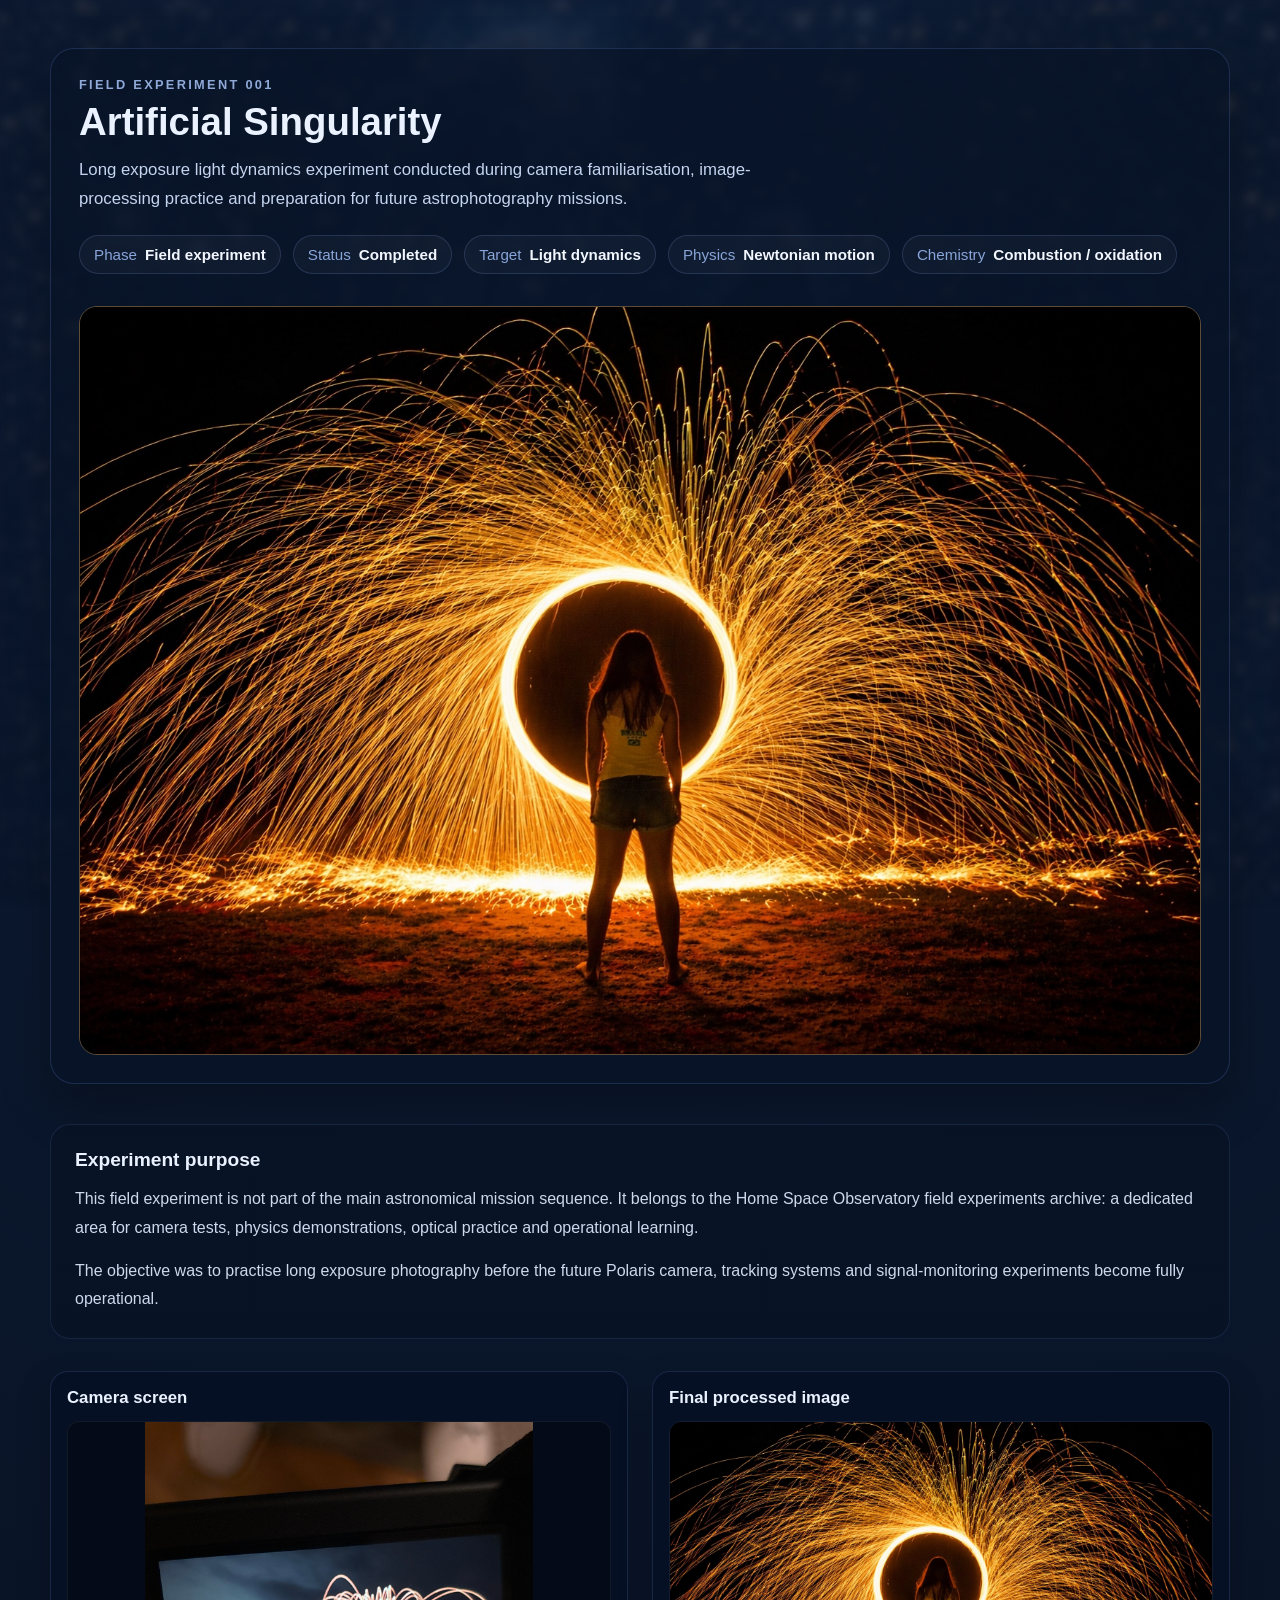
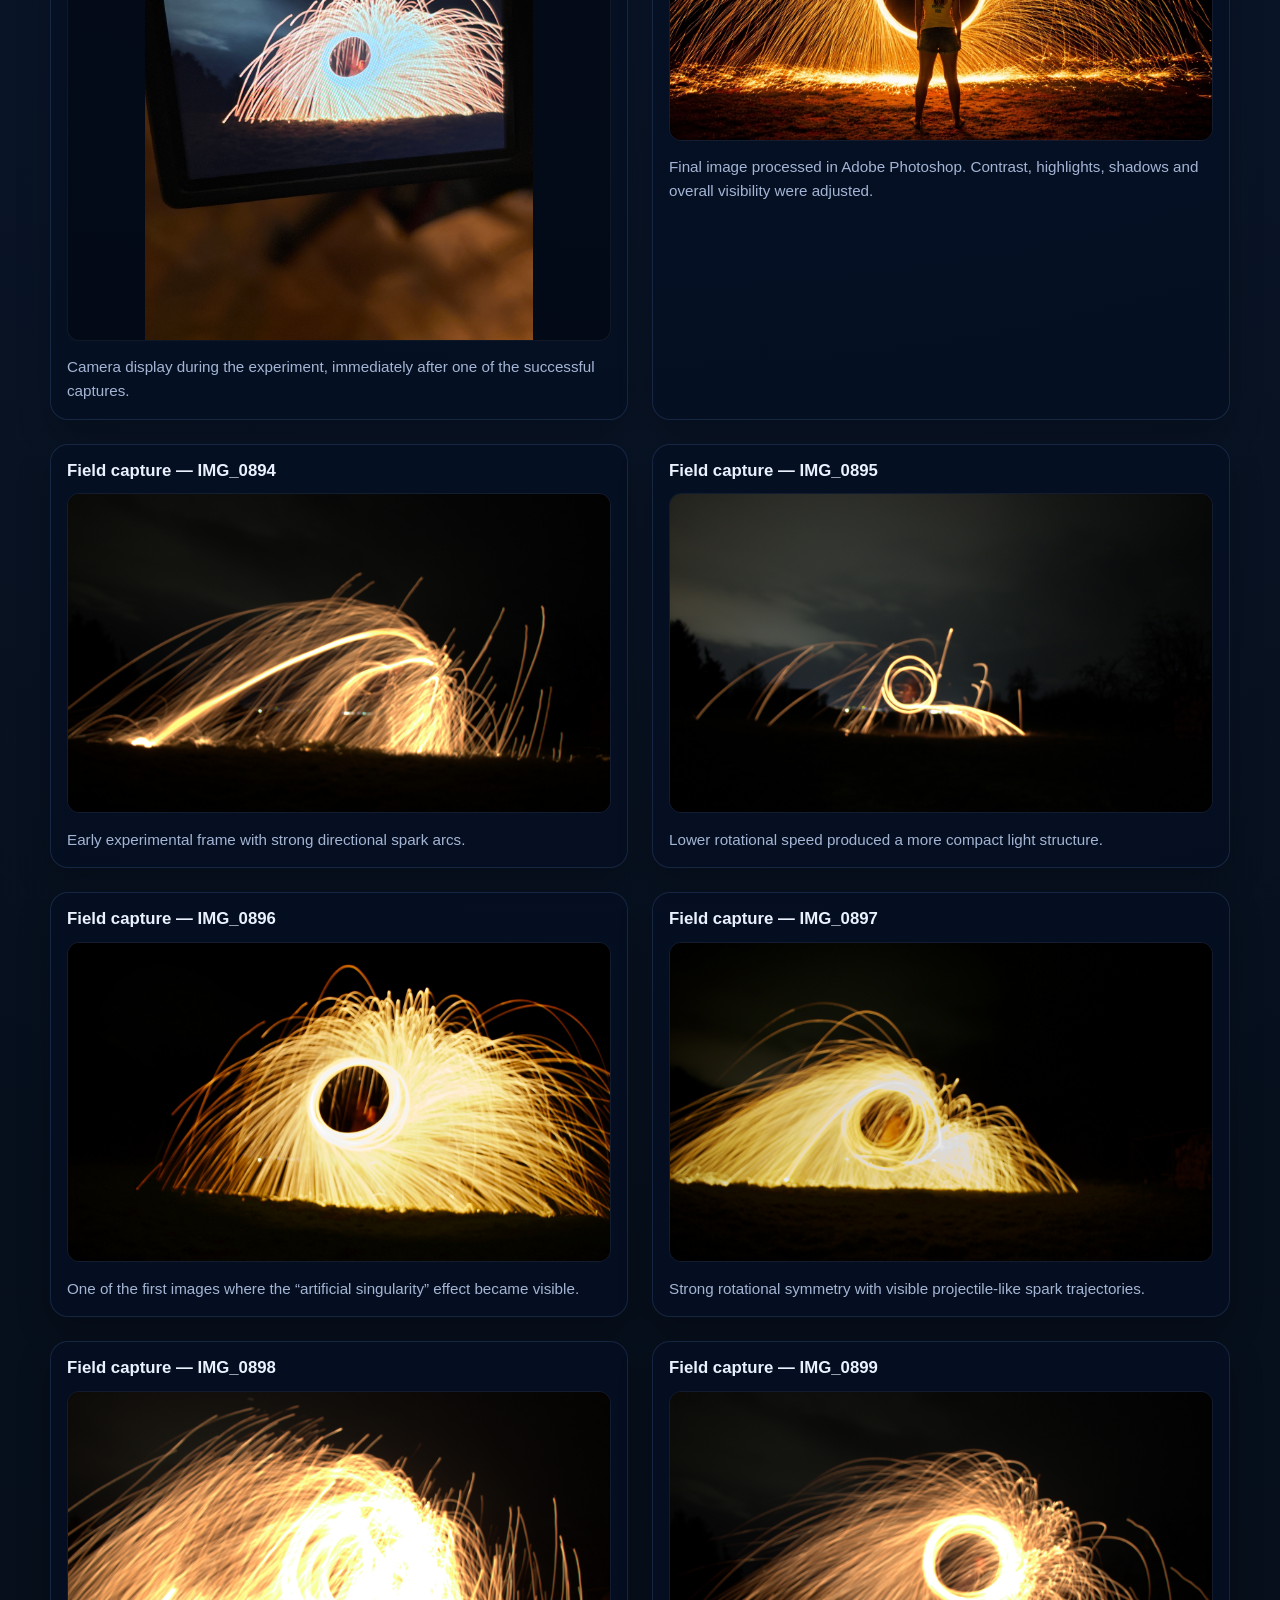
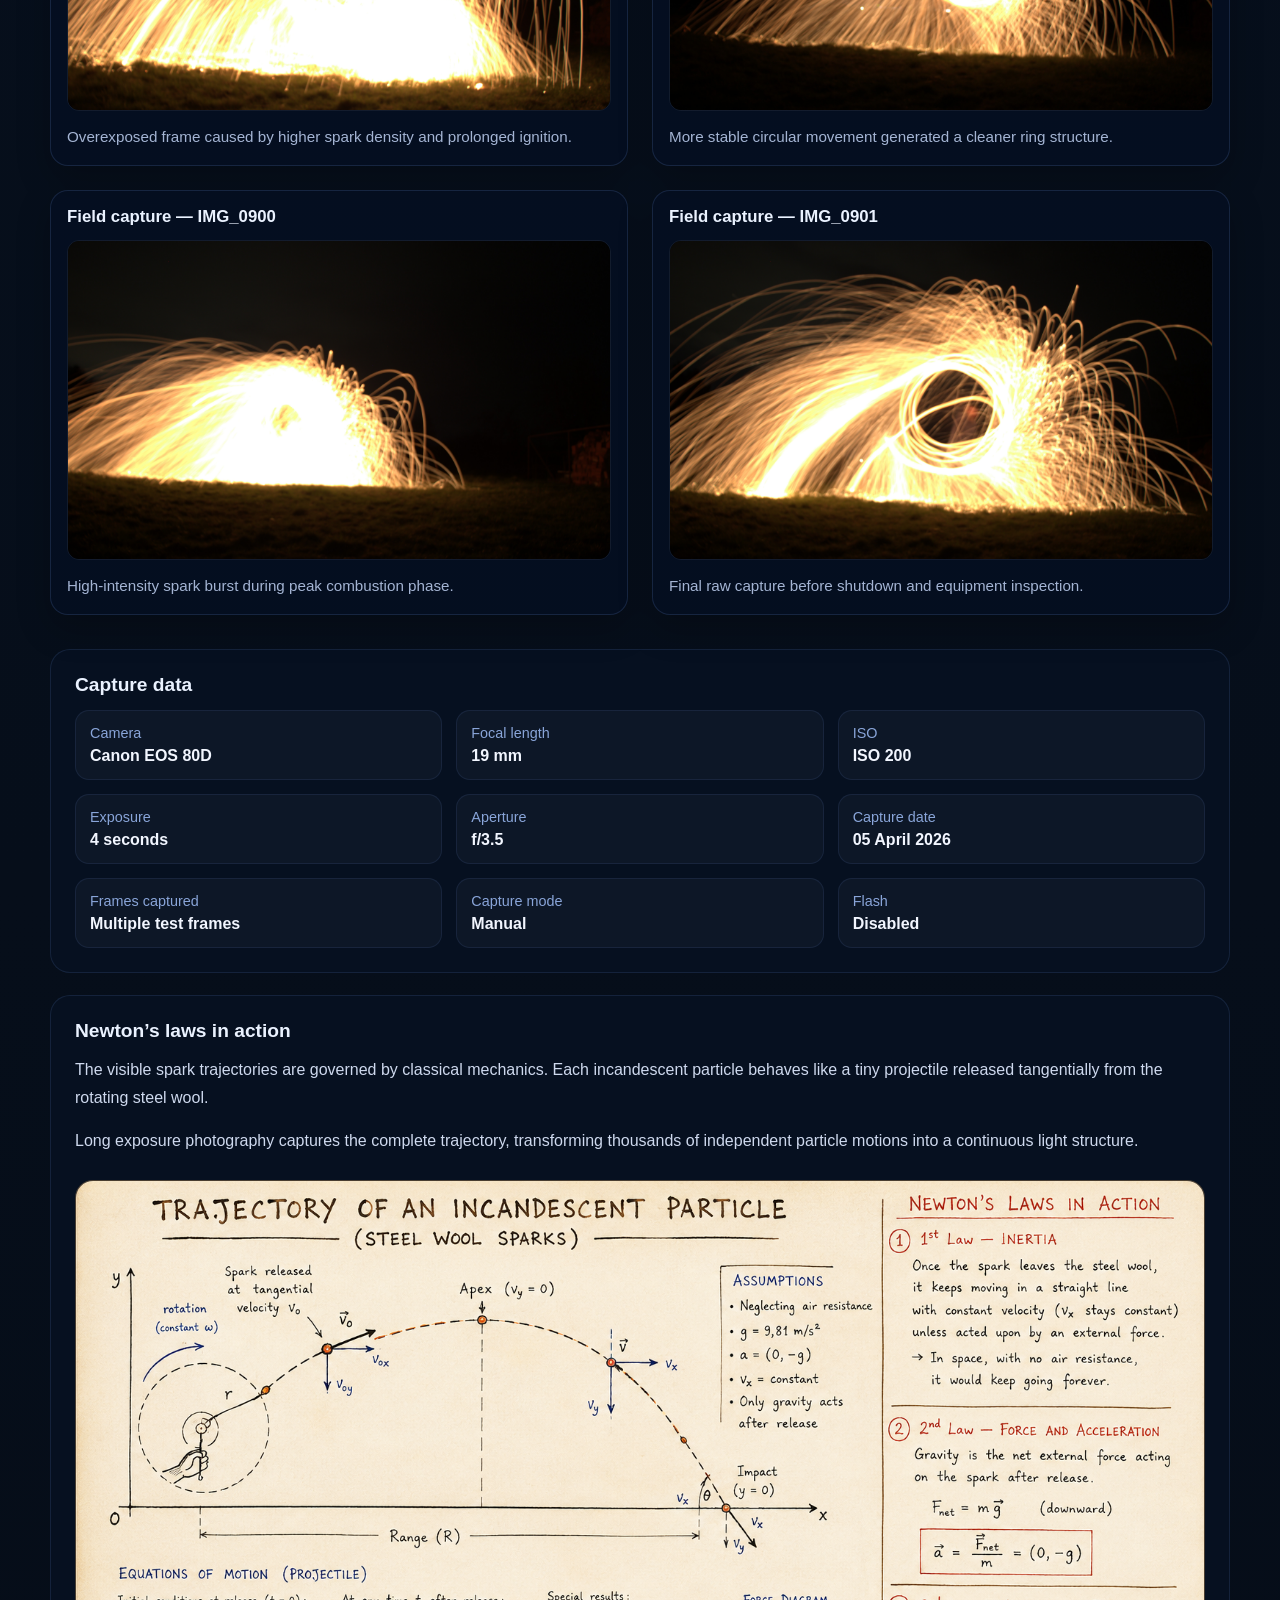
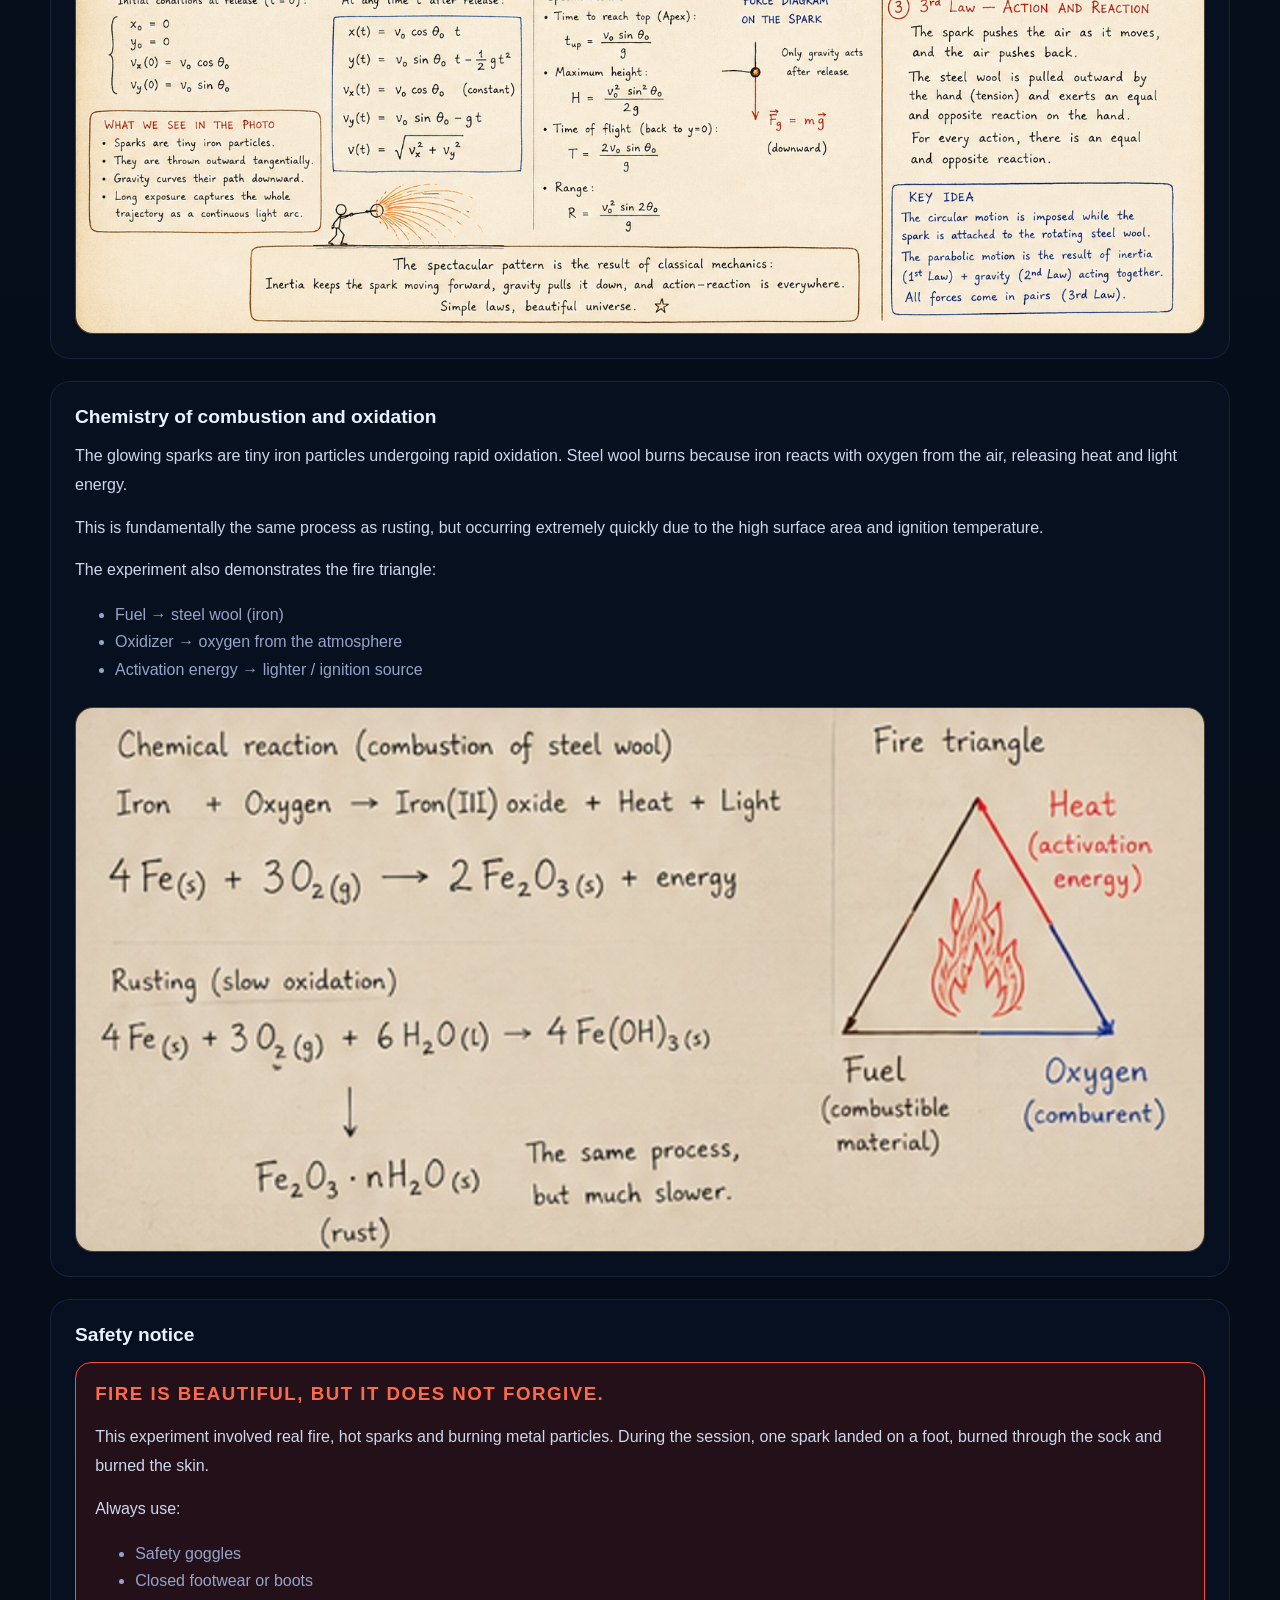
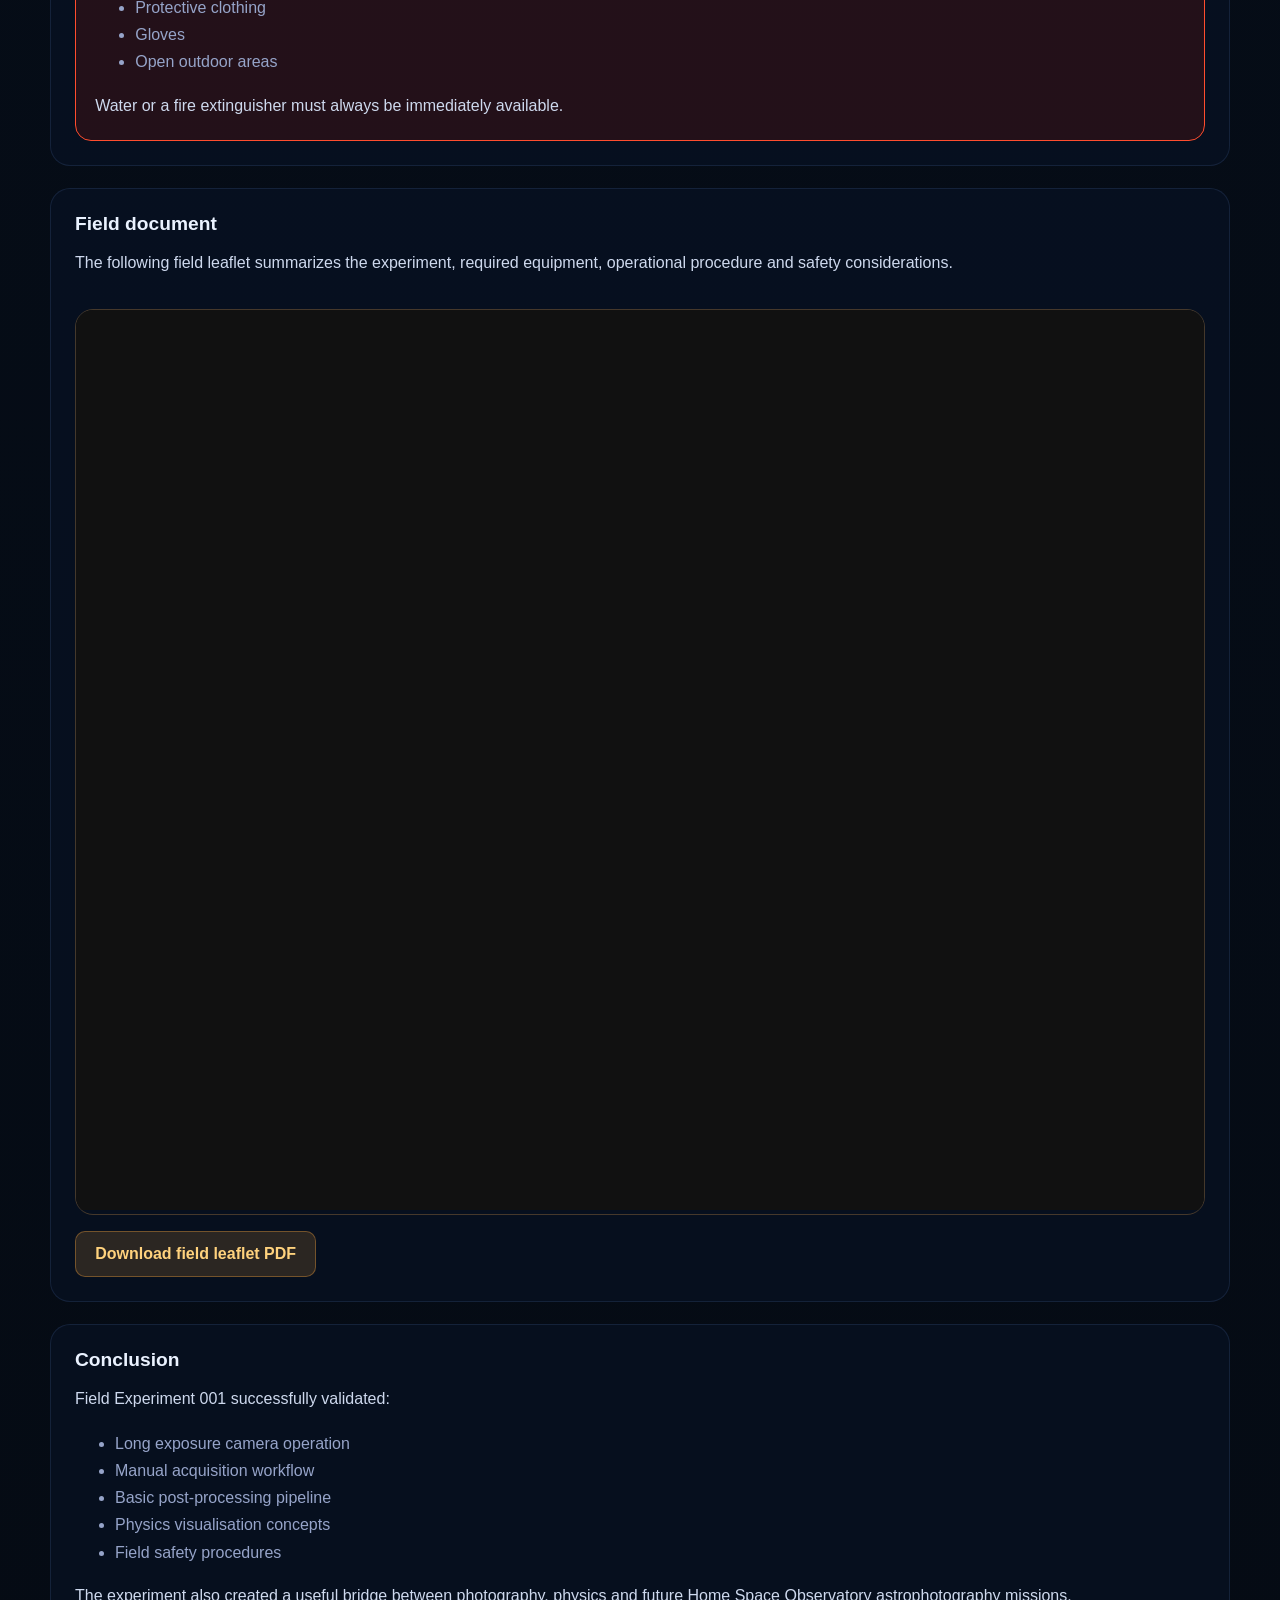
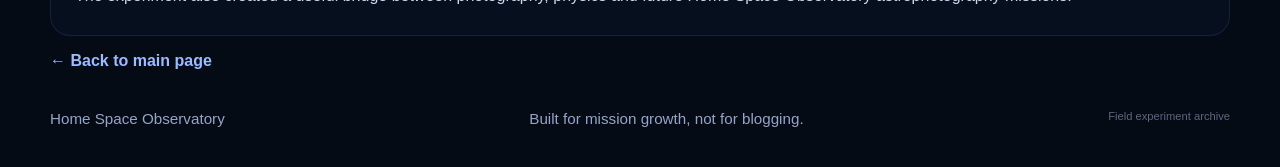
==== field-experiments/field-exp001-artificial-singularity/index.html @ be7ea063 "Add field experiment 001 artificial singularity" ====
<!DOCTYPE html>
<html lang="en">
<head>
  <meta charset="UTF-8" />
  <meta name="viewport" content="width=device-width, initial-scale=1.0" />

  <title>FIELD EXPERIMENT 001 — ARTIFICIAL SINGULARITY</title>

  <link rel="stylesheet" href="../../assets/css/style.css">
  <link rel="stylesheet" href="../../assets/css/mission-001.css">

  <style>

    /* =========================================================
       CUSTOM FIELD EXPERIMENT STYLES
       ========================================================= */

    .warning-box {
      border: 1px solid #ff4d2e;
      background: rgba(120, 20, 10, 0.25);
      padding: 1.2rem;
      border-radius: 16px;
      margin-top: 1rem;
    }

    .warning-box h3 {
      color: #ff6b4a;
      margin-top: 0;
      text-transform: uppercase;
      letter-spacing: 0.08em;
    }

    .hero-image {
      margin-top: 2rem;
      border-radius: 18px;
      overflow: hidden;
      border: 1px solid rgba(255, 180, 80, 0.35);
    }

    .hero-image img {
      width: 100%;
      display: block;
    }

    /* =========================================================
       IMAGE GALLERY — 2 COLUMNS
       ========================================================= */

    .mission-gallery {
      display: grid;
      grid-template-columns: repeat(2, 1fr);
      gap: 1.5rem;
      margin-top: 2rem;
    }

    .image-card {
      background: rgba(5, 15, 35, 0.7);
      border: 1px solid rgba(120, 170, 255, 0.15);
      border-radius: 18px;
      padding: 1rem;
    }

    .image-card h2 {
      margin-top: 0;
      margin-bottom: 0.8rem;
      font-size: 1.05rem;
    }

    .image-card img {
      width: 100%;
      height: 320px;
      object-fit: cover;
      object-position: center;
      border-radius: 12px;
      display: block;
    }

    /* =========================================================
       CAMERA SCREEN SPECIAL IMAGE
       ========================================================= */

    .camera-screen-img {
      height: auto !important;
      max-height: 520px;
      object-fit: contain !important;
      background: rgba(0,0,0,0.3);
    }

    .caption {
      margin-top: 0.9rem;
      line-height: 1.55;
      opacity: 0.92;
    }

    /* =========================================================
       TECHNICAL / SCIENCE IMAGES
       ========================================================= */

    .technical-image {
      margin-top: 1.5rem;
      border-radius: 18px;
      overflow: hidden;
      border: 1px solid rgba(255, 180, 80, 0.25);
      background: rgba(255,255,255,0.03);
    }

    .technical-image img {
      width: 100%;
      display: block;
    }

    /* =========================================================
       PDF CONTAINER
       ========================================================= */

    .pdf-container {
      margin-top: 2rem;
      border-radius: 18px;
      overflow: hidden;
      border: 1px solid rgba(255, 180, 80, 0.25);
    }

    .pdf-container iframe {
      width: 100%;
      height: 900px;
      border: none;
      background: #111;
    }

    .download-link {
      display: inline-block;
      margin-top: 1rem;
      padding: 0.8rem 1.2rem;
      border-radius: 10px;
      background: rgba(255, 170, 60, 0.15);
      border: 1px solid rgba(255, 170, 60, 0.35);
      text-decoration: none;
      color: #ffd27d;
      font-weight: 600;
    }

    .download-link:hover {
      background: rgba(255, 170, 60, 0.25);
    }

    /* =========================================================
       MOBILE
       ========================================================= */

    @media (max-width: 800px) {

      .mission-gallery {
        grid-template-columns: 1fr;
      }

    }

  </style>
</head>

<body>

  <main class="mission-page">

    <!-- =====================================================
         HERO
         ===================================================== -->

    <section class="mission-hero">

      <p class="mission-kicker">
        FIELD EXPERIMENT 001
      </p>

      <h1>
        Artificial Singularity
      </h1>

      <p class="mission-summary">
        Long exposure light dynamics experiment conducted during camera familiarisation,
        image-processing practice and preparation for future astrophotography missions.
      </p>

      <div class="mission-meta">

        <div class="meta-pill">
          <span class="label">Phase</span>
          <span class="value">Field experiment</span>
        </div>

        <div class="meta-pill">
          <span class="label">Status</span>
          <span class="value">Completed</span>
        </div>

        <div class="meta-pill">
          <span class="label">Target</span>
          <span class="value">Light dynamics</span>
        </div>

        <div class="meta-pill">
          <span class="label">Physics</span>
          <span class="value">Newtonian motion</span>
        </div>

        <div class="meta-pill">
          <span class="label">Chemistry</span>
          <span class="value">Combustion / oxidation</span>
        </div>

      </div>

      <div class="hero-image">

        <img
          src="img/field-exp001_processed_low_res.jpeg"
          alt="Artificial singularity final processed image"
        >

      </div>

    </section>

    <!-- =====================================================
         PURPOSE
         ===================================================== -->

    <section class="mission-section">

      <h2>Experiment purpose</h2>

      <p>
        This field experiment is not part of the main astronomical mission sequence.
        It belongs to the Home Space Observatory field experiments archive:
        a dedicated area for camera tests, physics demonstrations,
        optical practice and operational learning.
      </p>

      <p>
        The objective was to practise long exposure photography before the future Polaris camera,
        tracking systems and signal-monitoring experiments become fully operational.
      </p>

    </section>

    <!-- =====================================================
         IMAGE GALLERY
         ===================================================== -->

    <section class="mission-gallery">

      <!-- CAMERA SCREEN -->

      <article class="image-card">

        <h2>Camera screen</h2>

        <img
          class="camera-screen-img"
          src="img/field-exp001_camera_settings_low_res.jpeg"
          alt="Camera screen during experiment"
        >

        <p class="caption">
          Camera display during the experiment,
          immediately after one of the successful captures.
        </p>

      </article>

      <!-- FINAL IMAGE -->

      <article class="image-card">

        <h2>Final processed image</h2>

        <img
          src="img/field-exp001_processed_low_res.jpeg"
          alt="Processed final image"
        >

        <p class="caption">
          Final image processed in Adobe Photoshop.
          Contrast, highlights, shadows and overall visibility were adjusted.
        </p>

      </article>

      <!-- =====================================================
           RAW CAPTURES
           ===================================================== -->

      <article class="image-card">

        <h2>Field capture — IMG_0894</h2>

        <img
          src="img/IMG_0894.jpg"
          alt="Long exposure field image"
        >

        <p class="caption">
          Early experimental frame with strong directional spark arcs.
        </p>

      </article>

      <article class="image-card">

        <h2>Field capture — IMG_0895</h2>

        <img
          src="img/IMG_0895.jpg"
          alt="Steel wool long exposure image"
        >

        <p class="caption">
          Lower rotational speed produced a more compact light structure.
        </p>

      </article>

      <article class="image-card">

        <h2>Field capture — IMG_0896</h2>

        <img
          src="img/IMG_0896.jpeg"
          alt="Artificial black hole effect"
        >

        <p class="caption">
          One of the first images where the “artificial singularity” effect became visible.
        </p>

      </article>

      <article class="image-card">

        <h2>Field capture — IMG_0897</h2>

        <img
          src="img/IMG_0897.jpg"
          alt="Long exposure light dynamics"
        >

        <p class="caption">
          Strong rotational symmetry with visible projectile-like spark trajectories.
        </p>

      </article>

      <article class="image-card">

        <h2>Field capture — IMG_0898</h2>

        <img
          src="img/IMG_0898.jpg"
          alt="Combustion experiment image"
        >

        <p class="caption">
          Overexposed frame caused by higher spark density and prolonged ignition.
        </p>

      </article>

      <article class="image-card">

        <h2>Field capture — IMG_0899</h2>

        <img
          src="img/IMG_0899.jpg"
          alt="Long exposure steel wool experiment"
        >

        <p class="caption">
          More stable circular movement generated a cleaner ring structure.
        </p>

      </article>

      <article class="image-card">

        <h2>Field capture — IMG_0900</h2>

        <img
          src="img/IMG_0900.jpg"
          alt="Experimental combustion frame"
        >

        <p class="caption">
          High-intensity spark burst during peak combustion phase.
        </p>

      </article>

      <article class="image-card">

        <h2>Field capture — IMG_0901</h2>

        <img
          src="img/IMG_0901.jpg"
          alt="Long exposure trajectory image"
        >

        <p class="caption">
          Final raw capture before shutdown and equipment inspection.
        </p>

      </article>

    </section>

    <!-- =====================================================
         CAPTURE DATA
         ===================================================== -->

    <section class="mission-section">

      <h2>Capture data</h2>

      <dl class="data-grid">

        <div class="data-item">
          <dt>Camera</dt>
          <dd>Canon EOS 80D</dd>
        </div>

        <div class="data-item">
          <dt>Focal length</dt>
          <dd>19 mm</dd>
        </div>

        <div class="data-item">
          <dt>ISO</dt>
          <dd>ISO 200</dd>
        </div>

        <div class="data-item">
          <dt>Exposure</dt>
          <dd>4 seconds</dd>
        </div>

        <div class="data-item">
          <dt>Aperture</dt>
          <dd>f/3.5</dd>
        </div>

        <div class="data-item">
          <dt>Capture date</dt>
          <dd>05 April 2026</dd>
        </div>

        <div class="data-item">
          <dt>Frames captured</dt>
          <dd>Multiple test frames</dd>
        </div>

        <div class="data-item">
          <dt>Capture mode</dt>
          <dd>Manual</dd>
        </div>

        <div class="data-item">
          <dt>Flash</dt>
          <dd>Disabled</dd>
        </div>

      </dl>

    </section>

    <!-- =====================================================
         PHYSICS
         ===================================================== -->

    <section class="mission-section">

      <h2>Newton’s laws in action</h2>

      <p>
        The visible spark trajectories are governed by classical mechanics.
        Each incandescent particle behaves like a tiny projectile released tangentially
        from the rotating steel wool.
      </p>

      <p>
        Long exposure photography captures the complete trajectory,
        transforming thousands of independent particle motions into a continuous light structure.
      </p>

      <div class="technical-image">

        <img
          src="img/newton.png"
          alt="Newtonian mechanics explanation"
        >

      </div>

    </section>

    <!-- =====================================================
         CHEMISTRY
         ===================================================== -->

    <section class="mission-section">

      <h2>Chemistry of combustion and oxidation</h2>

      <p>
        The glowing sparks are tiny iron particles undergoing rapid oxidation.
        Steel wool burns because iron reacts with oxygen from the air,
        releasing heat and light energy.
      </p>

      <p>
        This is fundamentally the same process as rusting,
        but occurring extremely quickly due to the high surface area and ignition temperature.
      </p>

      <p>
        The experiment also demonstrates the fire triangle:
      </p>

      <ul>
        <li>Fuel → steel wool (iron)</li>
        <li>Oxidizer → oxygen from the atmosphere</li>
        <li>Activation energy → lighter / ignition source</li>
      </ul>

      <div class="technical-image">

        <img
          src="img/chemistry_combustion_notes.png"
          alt="Combustion chemistry notes"
        >

      </div>

    </section>

    <!-- =====================================================
         SAFETY
         ===================================================== -->

    <section class="mission-section">

      <h2>Safety notice</h2>

      <div class="warning-box">

        <h3>Fire is beautiful, but it does not forgive.</h3>

        <p>
          This experiment involved real fire, hot sparks and burning metal particles.
          During the session, one spark landed on a foot,
          burned through the sock and burned the skin.
        </p>

        <p>
          Always use:
        </p>

        <ul>
          <li>Safety goggles</li>
          <li>Closed footwear or boots</li>
          <li>Protective clothing</li>
          <li>Gloves</li>
          <li>Open outdoor areas</li>
        </ul>

        <p>
          Water or a fire extinguisher must always be immediately available.
        </p>

      </div>

    </section>

    <!-- =====================================================
         PDF DOCUMENT
         ===================================================== -->

    <section class="mission-section">

      <h2>Field document</h2>

      <p>
        The following field leaflet summarizes the experiment,
        required equipment, operational procedure and safety considerations.
      </p>

      <div class="pdf-container">

        <iframe
          src="docs/Black hole in the garden - leaflet.pdf"
        ></iframe>

      </div>

      <a
        class="download-link"
        href="docs/Black hole in the garden - leaflet.pdf"
        target="_blank"
      >
        Download field leaflet PDF
      </a>

    </section>

    <!-- =====================================================
         CONCLUSION
         ===================================================== -->

    <section class="mission-section">

      <h2>Conclusion</h2>

      <p>
        Field Experiment 001 successfully validated:
      </p>

      <ul>
        <li>Long exposure camera operation</li>
        <li>Manual acquisition workflow</li>
        <li>Basic post-processing pipeline</li>
        <li>Physics visualisation concepts</li>
        <li>Field safety procedures</li>
      </ul>

      <p>
        The experiment also created a useful bridge between photography,
        physics and future Home Space Observatory astrophotography missions.
      </p>

    </section>

    <!-- =====================================================
         BACK LINK
         ===================================================== -->

    <a href="../../index.html" class="back-link">
      ← Back to main page
    </a>

  </main>

  <!-- =====================================================
       FOOTER
       ===================================================== -->

  <footer class="site-footer">

    <div>
      Home Space Observatory
    </div>

    <div>
      Built for mission growth, not for blogging.
    </div>

    <div class="credit">
      Field experiment archive
    </div>

  </footer>

</body>
</html>
---- assets/css/style.css ----
/* =========================================================
   initial page - Home Space Observatory
   file: style.css
   ---------------------------------------------------------*/




:root {
  --bg: #060913;
  --bg-soft: rgba(11, 18, 35, 0.72);
  --panel: rgba(14, 24, 45, 0.82);
  --line: rgba(115, 147, 255, 0.16);
  --line-strong: rgba(145, 171, 255, 0.34);
  --text: #ebf0ff;
  --muted: #96a4c9;
  --accent: #8ab4ff;
  --accent-2: #7ef0d1;
  --danger: #ffc36e;
  --shadow: 0 20px 50px rgba(0, 0, 0, 0.4);
}

* { box-sizing: border-box; }
html { scroll-behavior: smooth; }
/*
body {
  margin: 0;
  min-height: 100vh;
  background:
    radial-gradient(circle at top, rgba(50, 84, 176, 0.22), transparent 34%),
    linear-gradient(180deg, #060913 0%, #03050a 100%);
  color: var(--text);
  font-family: Inter, system-ui, sans-serif;
  position: relative;
  overflow-x: hidden;
}
*/

body {
  margin: 0;
  min-height: 100vh;
  background:
    /*linear-gradient(rgba(6, 9, 19, 0.90), rgba(3, 5, 10, 0.95)),*/
    /*linear-gradient(rgba(6, 9, 19, 0.82), rgba(3, 5, 10, 0.90)),*/
    linear-gradient(rgba(6, 9, 19, 0.50), rgba(3, 5, 10, 0.55)),
    radial-gradient(circle at top, rgba(50, 84, 176, 0.14), transparent 34%),
    /*radial-gradient(circle at top, rgba(50, 84, 176, 0.16), transparent 34%),*/
    url('../img/pillars.jpg');
  background-size: cover;
  background-position: center center;
  background-repeat: no-repeat;
  background-attachment: fixed;
  color: var(--text);
  font-family: Inter, system-ui, sans-serif;
  position: relative;
  overflow-x: hidden;
}

body::before {
  content: "";
  position: fixed;
  inset: 0;
  background: url('../img/pillars.jpg') center/cover no-repeat;
  filter: blur(4px);
  opacity: 0.10;
  z-index: 0;
  pointer-events: none;
}

.stars,
.grid {
  position: fixed;
  inset: 0;
  pointer-events: none;
}

.stars {
  background-image:
    radial-gradient(2px 2px at 20% 30%, rgba(255,255,255,.7), transparent),
    radial-gradient(1px 1px at 70% 12%, rgba(255,255,255,.6), transparent),
    radial-gradient(1.5px 1.5px at 88% 44%, rgba(255,255,255,.5), transparent),
    radial-gradient(1px 1px at 32% 77%, rgba(255,255,255,.65), transparent),
    radial-gradient(2px 2px at 58% 63%, rgba(255,255,255,.4), transparent);
  opacity: .45;
}

.grid {
  background-image:
    linear-gradient(rgba(138,180,255,.05) 1px, transparent 1px),
    linear-gradient(90deg, rgba(138,180,255,.05) 1px, transparent 1px);
  background-size: 44px 44px;
  mask-image: linear-gradient(to bottom, rgba(255,255,255,.3), transparent 80%);
}

.site-header,
main,
.site-footer {
  width: min(1180px, calc(100% - 32px));
  margin-inline: auto;
  position: relative;
  z-index: 1;
}

.site-header {
  display: flex;
  justify-content: space-between;
  align-items: center;
  padding: 22px 0;
  gap: 20px;
}

.brand-kicker,
.section-tag,
.eyebrow,
.chip,
.status-label,
.mission-number,
.metric-title {
  text-transform: uppercase;
  letter-spacing: .18em;
  font-size: .72rem;
}

.brand { font-family: Orbitron, Inter, sans-serif; font-weight: 800; letter-spacing: .12em; }
.top-nav { display: flex; flex-wrap: wrap; gap: 16px; }
.top-nav a {
  color: var(--muted);
  text-decoration: none;
}
.top-nav a:hover { color: var(--text); }

main { padding-bottom: 48px; }
.panel {
  background: var(--panel);
  border: 1px solid var(--line);
  border-radius: 24px;
  padding: 28px;
  box-shadow: var(--shadow);
  backdrop-filter: blur(12px);
  margin-bottom: 22px;
}

.hero {
  display: grid;
  grid-template-columns: 1.4fr .9fr;
  gap: 28px;
  min-height: 420px;
}
.hero h1 {
  font-family: Orbitron, Inter, sans-serif;
  font-size: clamp(2rem, 4vw, 4.2rem);
  line-height: 1.04;
  margin: 12px 0 18px;
}
.hero p, .panel p, li { color: var(--muted); line-height: 1.7; }
.hero-copy { display: flex; flex-direction: column; justify-content: center; }
.hero-actions { display: flex; flex-wrap: wrap; gap: 12px; margin-top: 18px; }

.hero-side {
  display: grid;
  gap: 14px;
  align-content: center;
}
.status-card {
  border: 1px solid var(--line);
  border-radius: 18px;
  padding: 18px;
  background: rgba(6, 10, 22, 0.45);
}
.status-card.accent {
  border-color: rgba(126, 240, 209, 0.25);
  box-shadow: inset 0 0 0 1px rgba(126, 240, 209, 0.06);
}
.status-value {
  font-family: Orbitron, Inter, sans-serif;
  font-size: clamp(1.2rem, 2vw, 1.9rem);
  margin: 8px 0;
}
.status-sub { color: var(--muted); font-size: .95rem; }

.split {
  display: grid;
  grid-template-columns: 1.2fr .8fr;
  gap: 22px;
  align-items: stretch;
}
.callout {
  border: 1px solid var(--line);
  border-radius: 20px;
  padding: 22px;
  background: rgba(8, 14, 27, 0.7);
}
.callout.glow {
  box-shadow: inset 0 0 40px rgba(138,180,255,.05), 0 0 30px rgba(138,180,255,.04);
}
.callout-title {
  font-family: Orbitron, Inter, sans-serif;
  margin-bottom: 12px;
  font-size: 1.05rem;
}
.callout ul { margin: 0; padding-left: 18px; }

.section-head {
  display: flex;
  justify-content: space-between;
  align-items: center;
  gap: 12px;
}
.chip {
  padding: 8px 12px;
  border-radius: 999px;
  border: 1px solid var(--line-strong);
  color: var(--muted);
}

.status-grid,
.mission-grid {
  display: grid;
  grid-template-columns: repeat(2, minmax(0, 1fr));
  gap: 18px;
  margin-top: 18px;
}
.metric-card,
.mission-card {
  border: 1px solid var(--line);
  border-radius: 20px;
  padding: 22px;
  background: rgba(7, 12, 24, 0.72);
}
.metric-value {
  font-family: Orbitron, Inter, sans-serif;
  font-size: 1.05rem;
  margin: 8px 0 10px;
}
.online { color: var(--accent-2); }
.pending { color: var(--danger); }
.featured {
  background: linear-gradient(180deg, rgba(18, 28, 53, 0.92), rgba(8, 14, 27, 0.9));
}
.mission-card h3 { margin-top: 8px; }
.mission-meta {
  display: flex;
  flex-wrap: wrap;
  gap: 12px;
  color: var(--muted);
  font-size: .95rem;
  margin: 16px 0 20px;
}
.placeholder { opacity: .88; }

.timeline { margin-top: 20px; display: grid; gap: 16px; }
.timeline-item {
  display: grid;
  grid-template-columns: 18px 1fr;
  gap: 14px;
}
.dot {
  width: 10px;
  height: 10px;
  margin-top: 7px;
  border-radius: 999px;
  background: var(--accent);
  box-shadow: 0 0 14px rgba(138,180,255,.75);
}
.big-counter {
  font-family: Orbitron, Inter, sans-serif;
  font-size: clamp(2rem, 5vw, 4rem);
  margin: 10px 0 12px;
}

.btn {
  display: inline-flex;
  align-items: center;
  justify-content: center;
  padding: 12px 16px;
  border-radius: 14px;
  text-decoration: none;
  font-weight: 600;
  transition: transform .18s ease, border-color .18s ease, background .18s ease;
}
.btn:hover { transform: translateY(-1px); }
.btn-primary {
  background: linear-gradient(180deg, rgba(138,180,255,.22), rgba(138,180,255,.14));
  border: 1px solid rgba(138,180,255,.3);
  color: var(--text);
}
.btn-secondary {
  background: rgba(8, 14, 27, 0.55);
  border: 1px solid var(--line-strong);
  color: var(--text);
}


.site-footer {
  display: flex;
  justify-content: space-between;
  gap: 12px;
  color: var(--muted);
  padding: 8px 0 40px;
  font-size: .95rem;
  
}

/*
.site-footer {
  display: flex;
  flex-direction: column;
  gap: 6px;

  margin-top: 40px;
  padding: 16px 0 32px;

  color: var(--muted);
  font-size: .9rem;

  border-top: 1px solid var(--line);
  position: relative;
}

.site-footer::before {
  content: "";
  position: absolute;
  top: -1px;
  left: 0;
  width: 100%;
  height: 1px;

  background: linear-gradient(
    90deg,
    transparent,
    var(--accent),
    transparent
  );

  opacity: 0.7;
}
*/

@media (max-width: 900px) {
  .hero, .split, .status-grid, .mission-grid {
    grid-template-columns: 1fr;
  }
  .site-header, .site-footer, .section-head {
    flex-direction: column;
    align-items: flex-start;
  }
}


.operator-card {
  display: flex;
  align-items: center;
  gap: 14px;
  margin-top: 24px;
  padding: 14px 16px;

  border: 1px solid var(--line);
  border-radius: 18px;
  background: rgba(7, 12, 24, 0.72);
}

.operator-avatar {
  width: 72px;
  height: 72px;
  border-radius: 50%;
  object-fit: cover;

  border: 2px solid var(--line-strong);
  box-shadow: 0 0 12px rgba(138,180,255,0.25);
}

.operator-label {
  font-size: 0.7rem;
  letter-spacing: .18em;
  text-transform: uppercase;
  color: var(--muted);
}

.operator-name {
  font-family: Orbitron, Inter, sans-serif;
  font-size: 1.2rem;
  margin-top: 4px;
}

.credit {
  font-size: 0.7rem;
  color: var(--muted);
  opacity: 0.6;
}

.credit a {
  color: var(--muted);
  text-decoration: none;
}

.credit a:hover {
  color: var(--accent);
  text-decoration: underline;
}

.mission-credit {
  margin-top: 14px;
  font-size: 0.7rem;
  color: var(--muted);
  opacity: 0.6;
}

.mission-credit a {
  color: var(--muted);
  text-decoration: none;
}

.mission-credit a:hover {
  color: var(--accent);
  text-decoration: underline;
}
---- assets/css/mission-001.css ----
/* =========================================================
   Mission 001 page styles
   ---------------------------------------------------------
   This file is intentionally self-contained, so it is easy
   to read, modify and merge into your main stylesheet later.
   ========================================================= */

/* Basic reset */
* {
  box-sizing: border-box;
}

html {
  scroll-behavior: smooth;
}

body {
  margin: 0;
  font-family: Inter, Arial, Helvetica, sans-serif;
  color: #eaf2ff;
  background:
    radial-gradient(circle at top, rgba(31, 61, 122, 0.25), transparent 35%),
    linear-gradient(180deg, #071120 0%, #050b14 100%);
}

/* Main page wrapper */
.mission-page {
  width: min(1180px, calc(100% - 32px));
  margin: 0 auto;
  padding: 48px 0 32px;
}


/* Hero block */
.mission-hero {
  margin-bottom: 40px;
  padding: 28px;
  border: 1px solid rgba(120, 160, 255, 0.18);
  border-radius: 24px;
  background: rgba(7, 18, 38, 0.72);
  box-shadow: 0 20px 50px rgba(0, 0, 0, 0.28);
}

.mission-kicker {
  margin: 0 0 10px;
  color: #8fa9d8;
  font-size: 0.8rem;
  font-weight: 700;
  letter-spacing: 0.18em;
}

.mission-hero h1 {
  margin: 0 0 14px;
  font-size: clamp(2rem, 3vw, 3rem);
  line-height: 1.05;
}

.mission-summary {
  max-width: 72ch;
  margin: 0;
  color: #c5d4ef;
  font-size: 1.05rem;
  line-height: 1.7;
}

/* Small metadata pills */
.mission-meta {
  display: flex;
  flex-wrap: wrap;
  gap: 12px;
  margin-top: 22px;
}

.meta-pill {
  display: inline-flex;
  gap: 8px;
  padding: 10px 14px;
  border: 1px solid rgba(132, 164, 233, 0.18);
  border-radius: 999px;
  background: rgba(255, 255, 255, 0.03);
  font-size: 0.95rem;
}

.meta-pill .label {
  color: #89a5d9;
}

.meta-pill .value {
  color: #f3f7ff;
  font-weight: 600;
}

/* Gallery */
.mission-gallery {
  display: grid;
  grid-template-columns: repeat(2, minmax(0, 1fr));
  gap: 22px;
  margin-bottom: 34px;
}

.image-card {
  padding: 16px;
  border: 1px solid rgba(120, 160, 255, 0.14);
  border-radius: 20px;
  background: rgba(8, 18, 36, 0.76);
  box-shadow: 0 14px 34px rgba(0, 0, 0, 0.22);
}

.image-card h2 {
  margin: 0 0 12px;
  font-size: 1.05rem;
}

.image-card img {
  display: block;
  width: 100%;
  border-radius: 12px;
  border: 1px solid rgba(255, 255, 255, 0.06);
}

.caption {
  margin: 12px 0 0;
  color: #b2c3e3;
  line-height: 1.6;
  font-size: 0.95rem;
}

/* Text sections */
.mission-section {
  margin-top: 22px;
  padding: 24px;
  border: 1px solid rgba(120, 160, 255, 0.12);
  border-radius: 20px;
  background: rgba(8, 18, 36, 0.68);
}

.mission-section h2 {
  margin-top: 0;
  margin-bottom: 14px;
  font-size: 1.2rem;
}

.mission-section p {
  margin: 0 0 14px;
  color: #ced9ee;
  line-height: 1.8;
}

.mission-section p:last-child {
  margin-bottom: 0;
}

/* Capture data grid */
.data-grid {
  display: grid;
  grid-template-columns: repeat(3, minmax(0, 1fr));
  gap: 14px;
  margin: 0;
}

.data-item {
  margin: 0;
  padding: 14px;
  border-radius: 14px;
  background: rgba(255, 255, 255, 0.03);
  border: 1px solid rgba(120, 160, 255, 0.1);
}

.data-item dt {
  margin: 0 0 6px;
  color: #89a5d9;
  font-size: 0.9rem;
}

.data-item dd {
  margin: 0;
  color: #f2f6ff;
  font-weight: 600;
}

/* Responsive layout */
@media (max-width: 900px) {
  .mission-gallery,
  .data-grid {
    grid-template-columns: 1fr;
  }

  .mission-page {
    width: min(100% - 20px, 1120px);
    padding: 22px 0 48px;
  }

  .mission-hero,
  .mission-section,
  .image-card {
    padding: 18px;
  }
}

.back-link {
  display: inline-block;
  margin-top: 16px;
  color: #9bbcff;
  text-decoration: none;
  font-weight: 600;
}

.back-link:hover {
  text-decoration: underline;
}
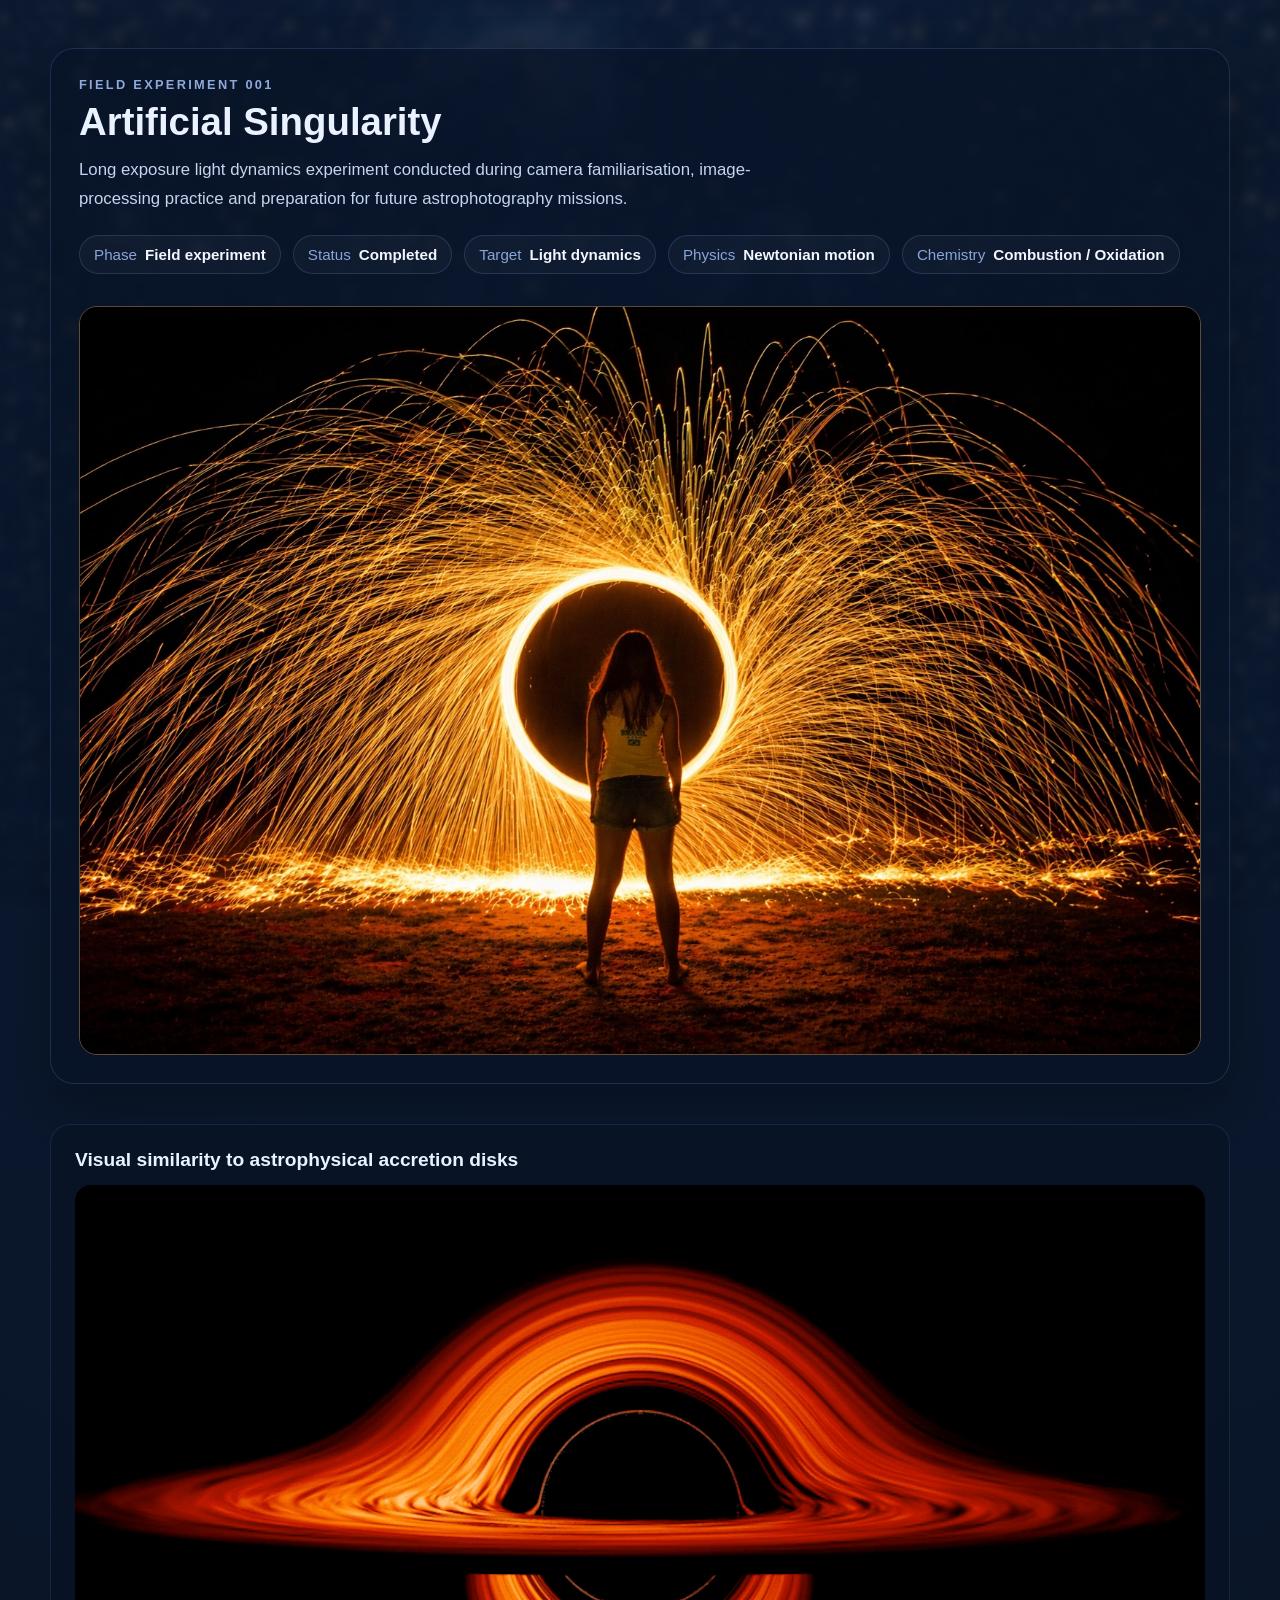
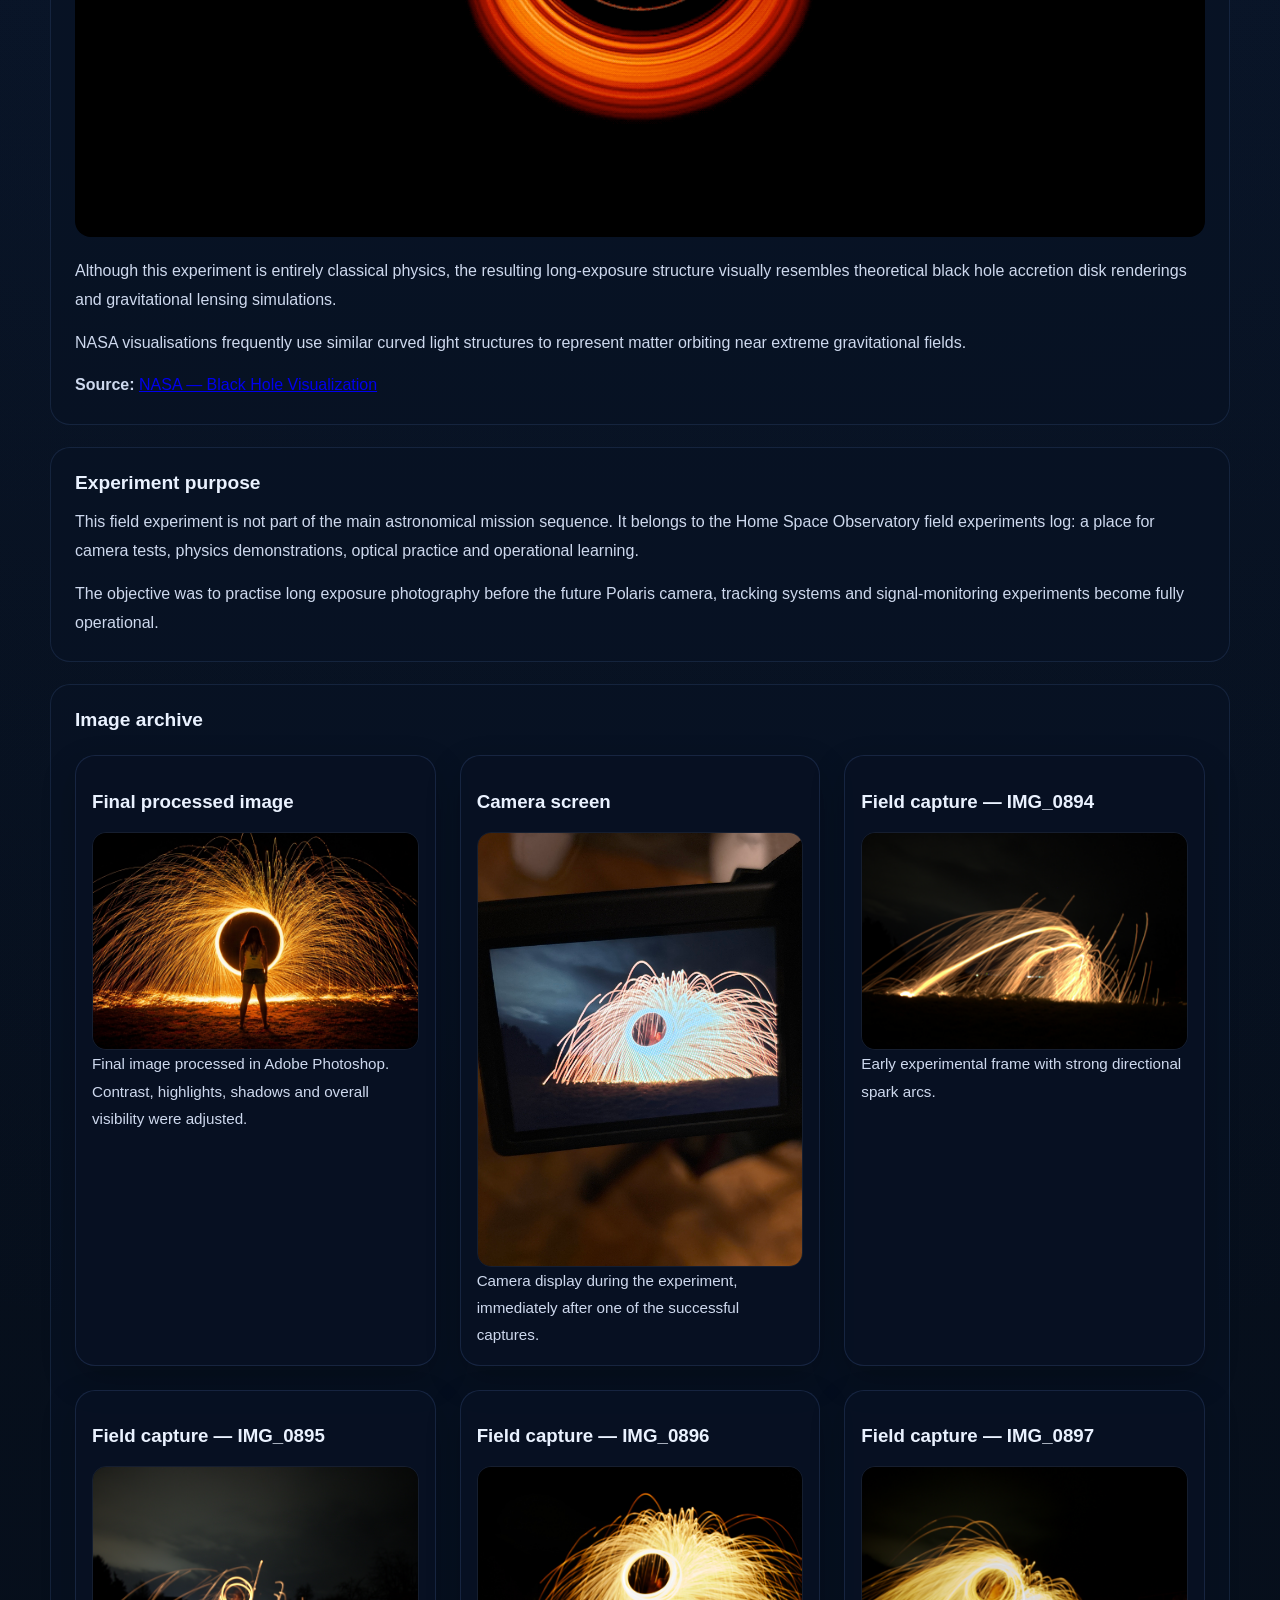
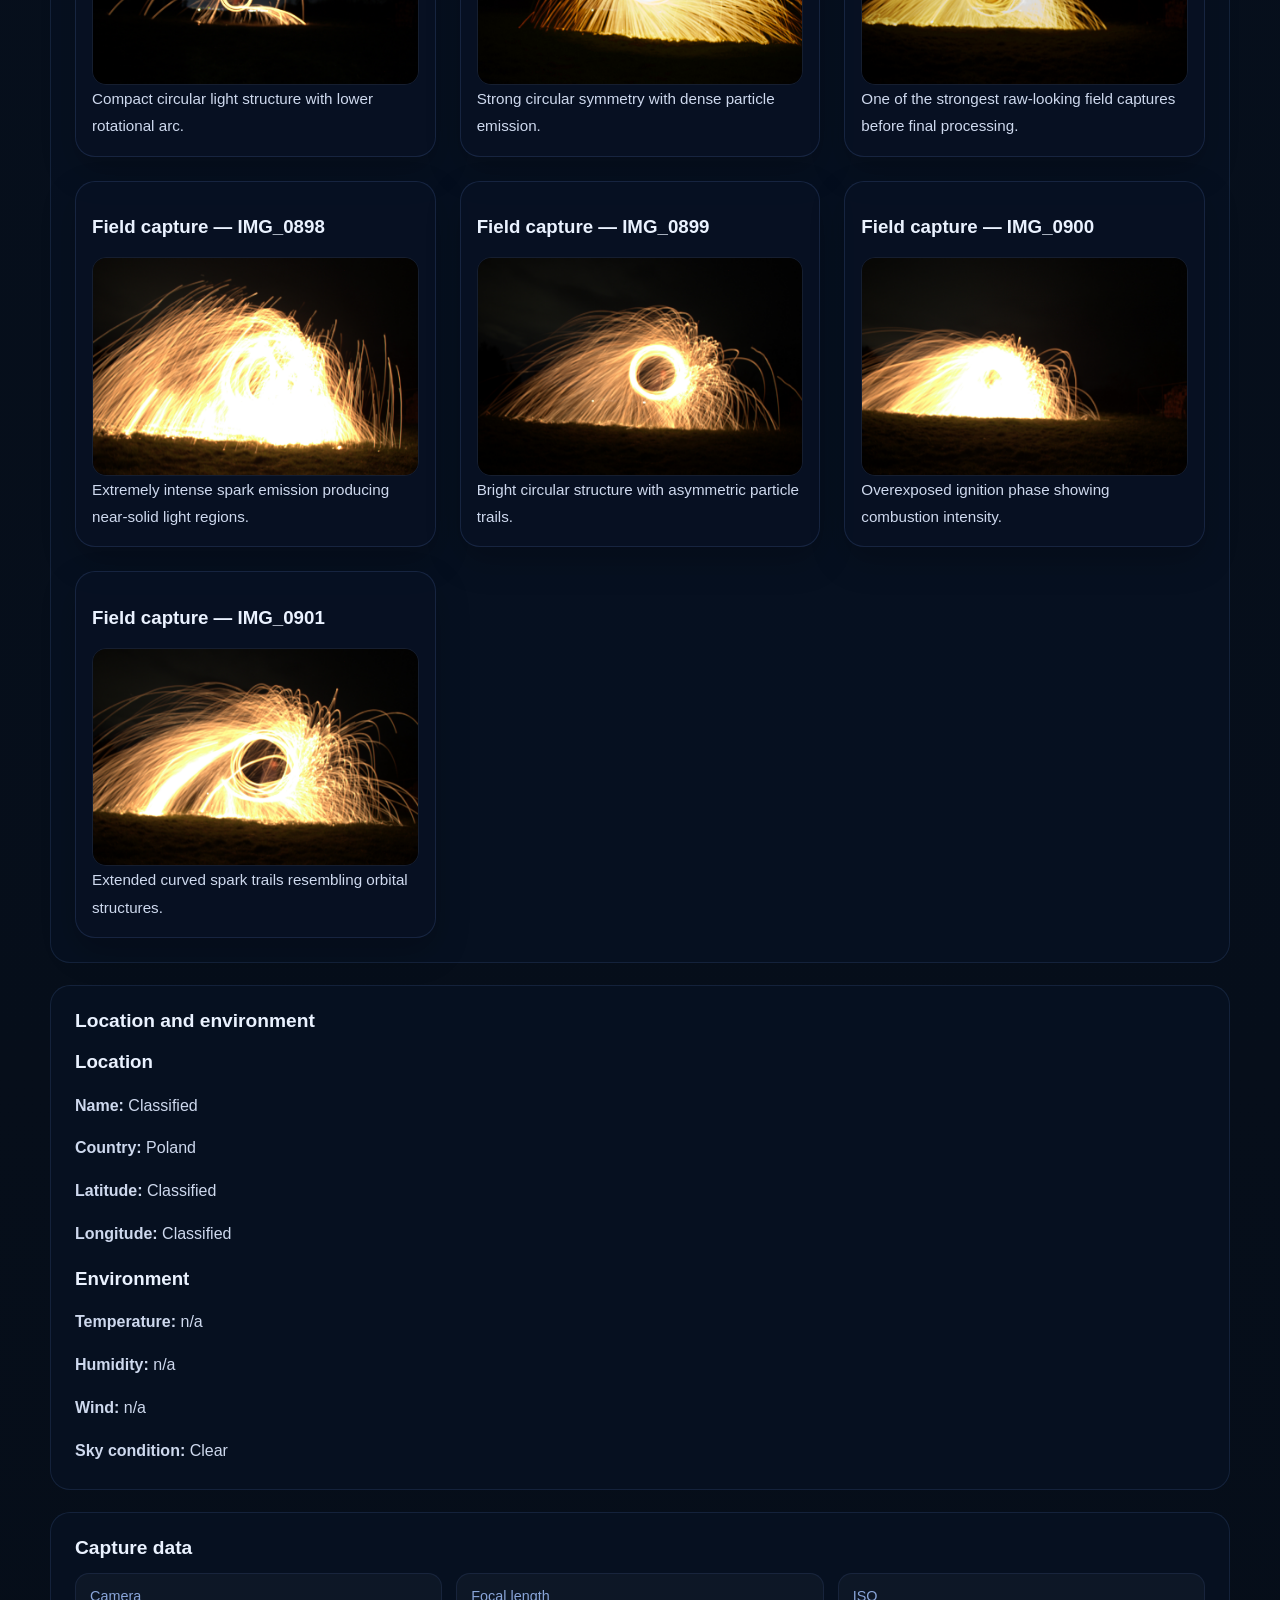
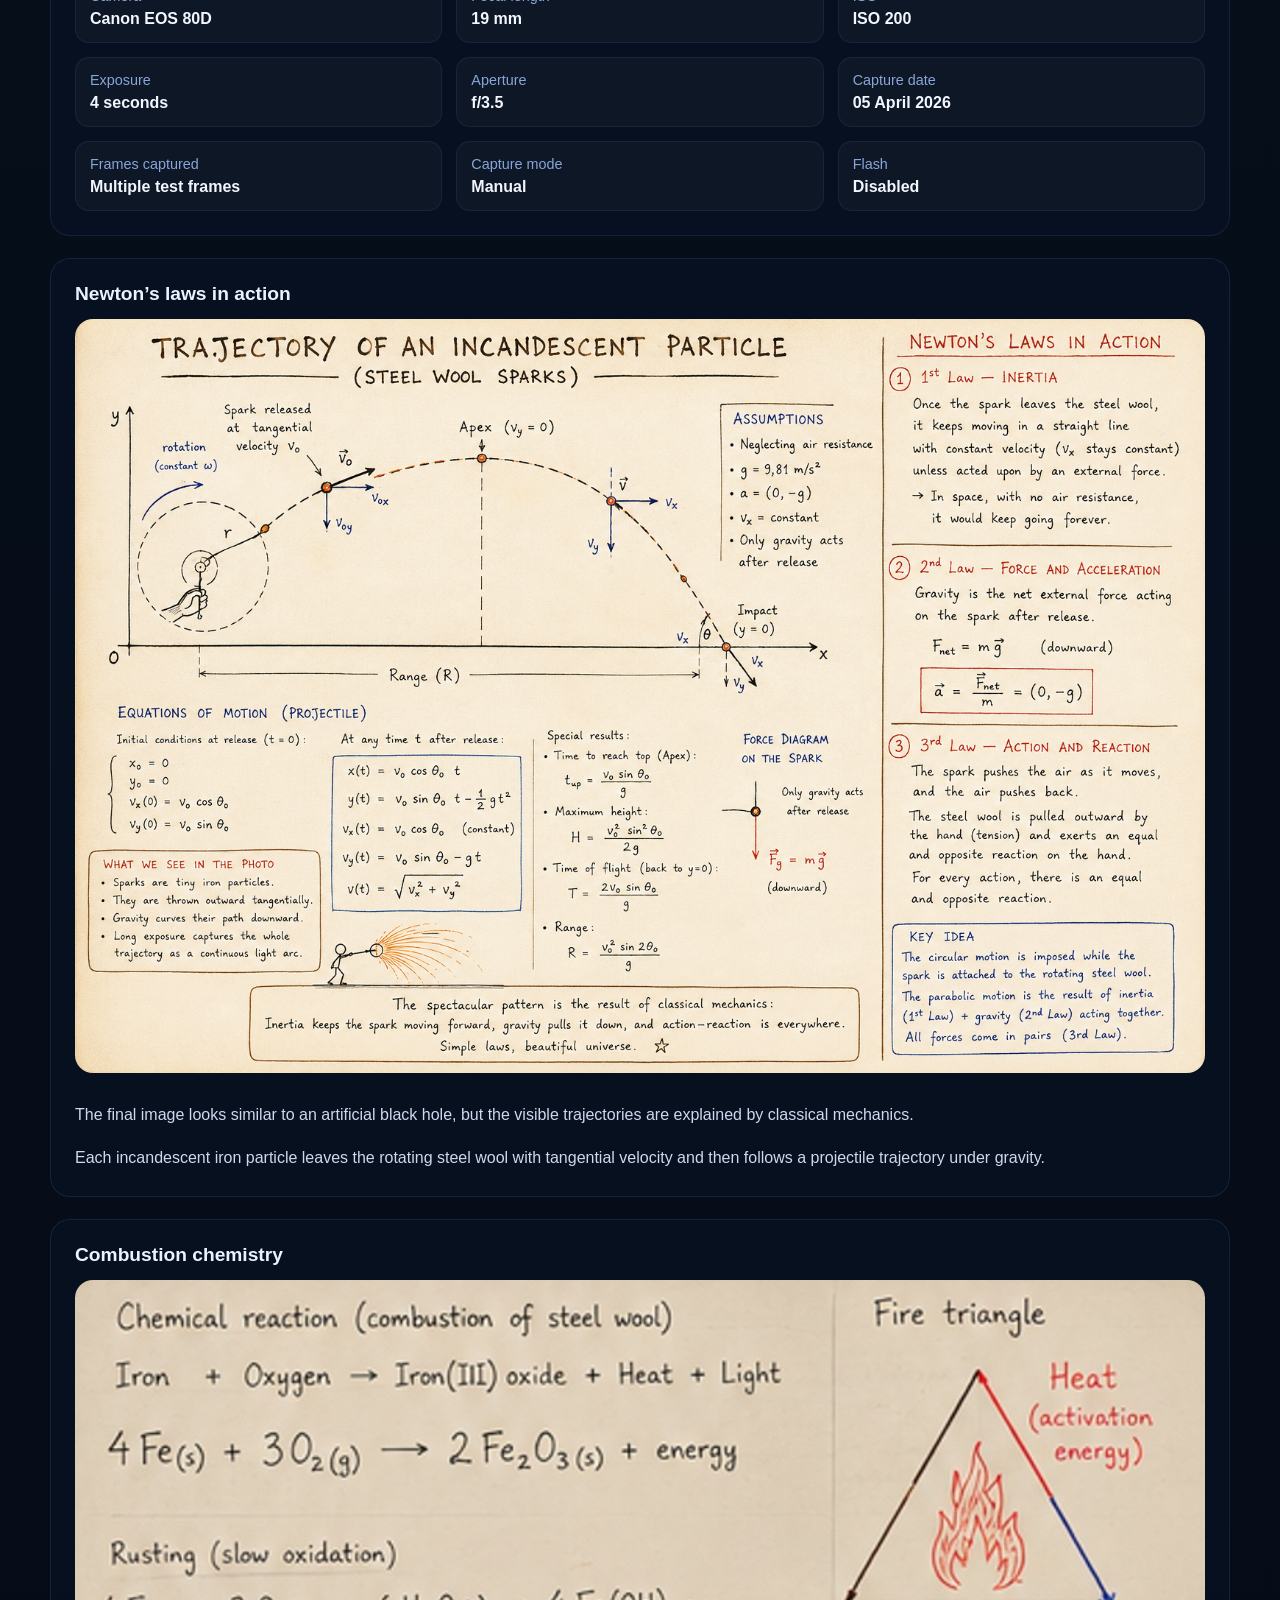
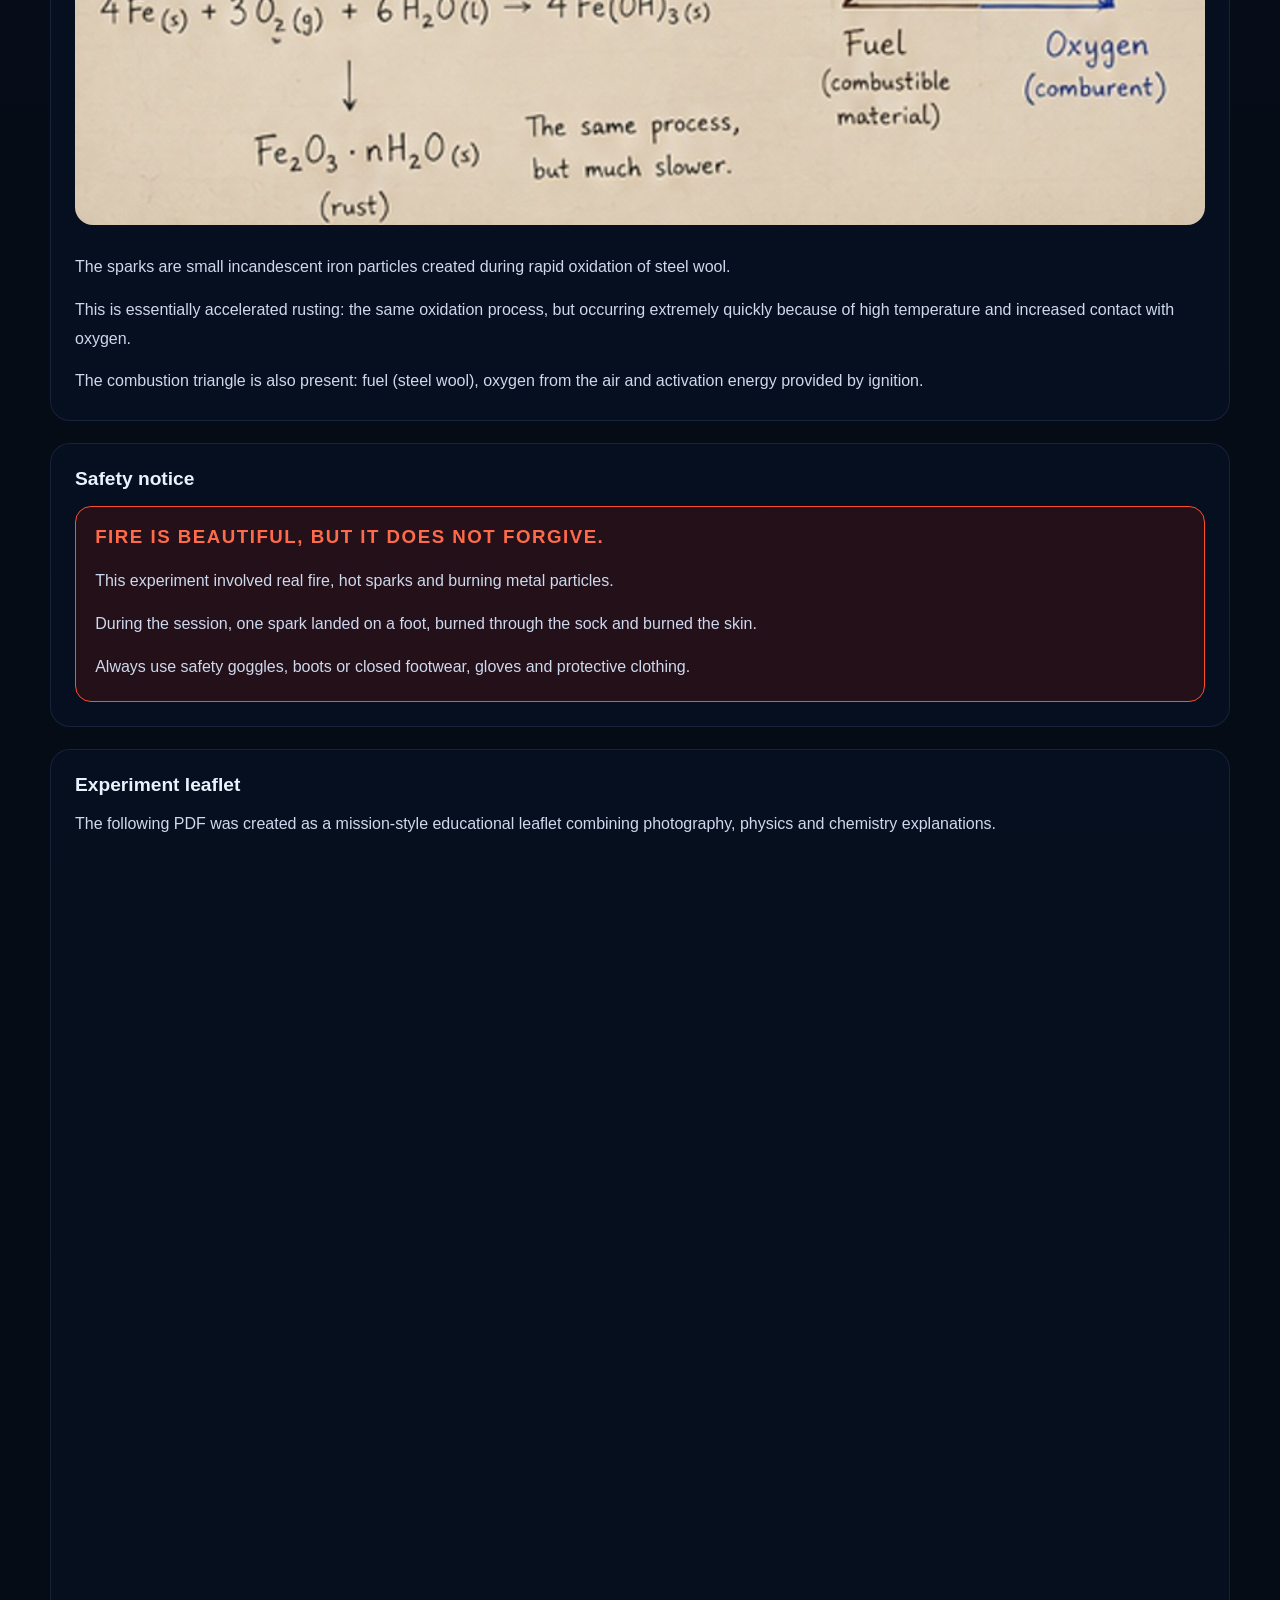
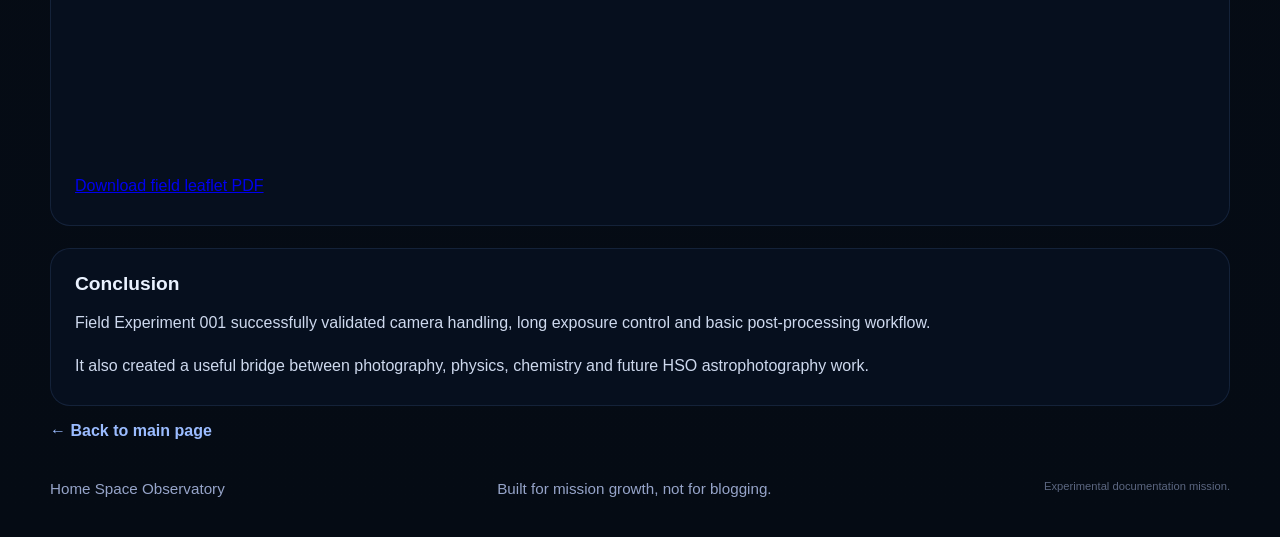
==== commit a857b240: "Add nasa" ====
--- a/field-experiments/field-exp001-artificial-singularity/index.html
+++ b/field-experiments/field-exp001-artificial-singularity/index.html
@@ -1,19 +1,18 @@
 <!DOCTYPE html>
 <html lang="en">
+
 <head>
   <meta charset="UTF-8" />
   <meta name="viewport" content="width=device-width, initial-scale=1.0" />
 
-  <title>FIELD EXPERIMENT 001 — ARTIFICIAL SINGULARITY</title>
+  <title>
+    FIELD EXPERIMENT 001 — ARTIFICIAL SINGULARITY
+  </title>
 
   <link rel="stylesheet" href="../../assets/css/style.css">
   <link rel="stylesheet" href="../../assets/css/mission-001.css">
 
   <style>
-
-    /* =========================================================
-       CUSTOM FIELD EXPERIMENT STYLES
-       ========================================================= */
 
     .warning-box {
       border: 1px solid #ff4d2e;
@@ -42,129 +41,35 @@
       display: block;
     }
 
-    /* =========================================================
-       IMAGE GALLERY — 2 COLUMNS
-       ========================================================= */
-
-    .mission-gallery {
+    .gallery-two {
       display: grid;
-      grid-template-columns: repeat(2, 1fr);
+      grid-template-columns: repeat(auto-fit, minmax(320px, 1fr));
       gap: 1.5rem;
-      margin-top: 2rem;
+      margin-top: 1.5rem;
     }
 
-    .image-card {
-      background: rgba(5, 15, 35, 0.7);
-      border: 1px solid rgba(120, 170, 255, 0.15);
-      border-radius: 18px;
-      padding: 1rem;
-    }
-
-    .image-card h2 {
-      margin-top: 0;
-      margin-bottom: 0.8rem;
-      font-size: 1.05rem;
-    }
-
-    .image-card img {
+    .gallery-two .image-card img {
       width: 100%;
-      height: 320px;
-      object-fit: cover;
-      object-position: center;
-      border-radius: 12px;
+      border-radius: 14px;
       display: block;
     }
 
-    /* =========================================================
-       CAMERA SCREEN SPECIAL IMAGE
-       ========================================================= */
-
-    .camera-screen-img {
-      height: auto !important;
+    .camera-screen img {
       max-height: 520px;
-      object-fit: contain !important;
-      background: rgba(0,0,0,0.3);
-    }
-
-    .caption {
-      margin-top: 0.9rem;
-      line-height: 1.55;
-      opacity: 0.92;
-    }
-
-    /* =========================================================
-       TECHNICAL / SCIENCE IMAGES
-       ========================================================= */
-
-    .technical-image {
-      margin-top: 1.5rem;
-      border-radius: 18px;
-      overflow: hidden;
-      border: 1px solid rgba(255, 180, 80, 0.25);
-      background: rgba(255,255,255,0.03);
-    }
-
-    .technical-image img {
-      width: 100%;
+      width: auto;
+      margin: auto;
       display: block;
     }
 
-    /* =========================================================
-       PDF CONTAINER
-       ========================================================= */
-
-    .pdf-container {
-      margin-top: 2rem;
-      border-radius: 18px;
-      overflow: hidden;
-      border: 1px solid rgba(255, 180, 80, 0.25);
-    }
-
-    .pdf-container iframe {
-      width: 100%;
-      height: 900px;
-      border: none;
-      background: #111;
-    }
-
-    .download-link {
-      display: inline-block;
-      margin-top: 1rem;
-      padding: 0.8rem 1.2rem;
-      border-radius: 10px;
-      background: rgba(255, 170, 60, 0.15);
-      border: 1px solid rgba(255, 170, 60, 0.35);
-      text-decoration: none;
-      color: #ffd27d;
-      font-weight: 600;
-    }
-
-    .download-link:hover {
-      background: rgba(255, 170, 60, 0.25);
-    }
-
-    /* =========================================================
-       MOBILE
-       ========================================================= */
-
-    @media (max-width: 800px) {
-
-      .mission-gallery {
-        grid-template-columns: 1fr;
-      }
-
-    }
-
   </style>
+
 </head>
 
 <body>
 
   <main class="mission-page">
 
-    <!-- =====================================================
-         HERO
-         ===================================================== -->
+    <!-- HERO -->
 
     <section class="mission-hero">
 
@@ -205,7 +110,7 @@
 
         <div class="meta-pill">
           <span class="label">Chemistry</span>
-          <span class="value">Combustion / oxidation</span>
+          <span class="value">Combustion / Oxidation</span>
         </div>
 
       </div>
@@ -214,211 +119,310 @@
 
         <img
           src="img/field-exp001_processed_low_res.jpeg"
-          alt="Artificial singularity final processed image"
+          alt="Final processed artificial singularity image"
         >
 
       </div>
 
     </section>
 
-    <!-- =====================================================
-         PURPOSE
-         ===================================================== -->
-
-    <section class="mission-section">
-
-      <h2>Experiment purpose</h2>
-
-      <p>
+    <!-- NASA COMPARISON -->
+
+    <section class="mission-section">
+
+      <h2>
+        Visual similarity to astrophysical accretion disks
+      </h2>
+
+      <div class="info-grid">
+
+        <div class="info-card">
+
+          <!-- DESCARREGA ESTA IMAGEM E GUARDA COMO:
+               img/nasa_black_hole.jpg -->
+
+          <img
+            src="img/nasa_black_hole.jpg"
+            alt="NASA black hole visualization"
+            style="width:100%; border-radius:16px;"
+          >
+
+          <p style="margin-top:1rem;">
+
+            Although this experiment is entirely classical physics,
+            the resulting long-exposure structure visually resembles
+            theoretical black hole accretion disk renderings
+            and gravitational lensing simulations.
+
+          </p>
+
+          <p>
+
+            NASA visualisations frequently use similar curved
+            light structures to represent matter orbiting
+            near extreme gravitational fields.
+
+          </p>
+
+          <p>
+
+            <strong>Source:</strong>
+
+            <a
+              href="https://science.nasa.gov/universe/black-holes/new-nasa-black-hole-visualization-takes-viewers-beyond-the-brink/"
+              target="_blank"
+              rel="noopener noreferrer"
+            >
+              NASA — Black Hole Visualization
+            </a>
+
+          </p>
+
+        </div>
+
+      </div>
+
+    </section>
+
+    <!-- PURPOSE -->
+
+    <section class="mission-section">
+
+      <h2>
+        Experiment purpose
+      </h2>
+
+      <p>
+
         This field experiment is not part of the main astronomical mission sequence.
-        It belongs to the Home Space Observatory field experiments archive:
-        a dedicated area for camera tests, physics demonstrations,
+        It belongs to the Home Space Observatory field experiments log:
+        a place for camera tests, physics demonstrations,
         optical practice and operational learning.
-      </p>
-
-      <p>
+
+      </p>
+
+      <p>
+
         The objective was to practise long exposure photography before the future Polaris camera,
         tracking systems and signal-monitoring experiments become fully operational.
-      </p>
-
-    </section>
-
-    <!-- =====================================================
-         IMAGE GALLERY
-         ===================================================== -->
-
-    <section class="mission-gallery">
-
-      <!-- CAMERA SCREEN -->
-
-      <article class="image-card">
-
-        <h2>Camera screen</h2>
-
-        <img
-          class="camera-screen-img"
-          src="img/field-exp001_camera_settings_low_res.jpeg"
-          alt="Camera screen during experiment"
-        >
-
-        <p class="caption">
-          Camera display during the experiment,
-          immediately after one of the successful captures.
-        </p>
-
-      </article>
-
-      <!-- FINAL IMAGE -->
-
-      <article class="image-card">
-
-        <h2>Final processed image</h2>
-
-        <img
-          src="img/field-exp001_processed_low_res.jpeg"
-          alt="Processed final image"
-        >
-
-        <p class="caption">
-          Final image processed in Adobe Photoshop.
-          Contrast, highlights, shadows and overall visibility were adjusted.
-        </p>
-
-      </article>
-
-      <!-- =====================================================
-           RAW CAPTURES
-           ===================================================== -->
-
-      <article class="image-card">
-
-        <h2>Field capture — IMG_0894</h2>
-
-        <img
-          src="img/IMG_0894.jpg"
-          alt="Long exposure field image"
-        >
-
-        <p class="caption">
-          Early experimental frame with strong directional spark arcs.
-        </p>
-
-      </article>
-
-      <article class="image-card">
-
-        <h2>Field capture — IMG_0895</h2>
-
-        <img
-          src="img/IMG_0895.jpg"
-          alt="Steel wool long exposure image"
-        >
-
-        <p class="caption">
-          Lower rotational speed produced a more compact light structure.
-        </p>
-
-      </article>
-
-      <article class="image-card">
-
-        <h2>Field capture — IMG_0896</h2>
-
-        <img
-          src="img/IMG_0896.jpeg"
-          alt="Artificial black hole effect"
-        >
-
-        <p class="caption">
-          One of the first images where the “artificial singularity” effect became visible.
-        </p>
-
-      </article>
-
-      <article class="image-card">
-
-        <h2>Field capture — IMG_0897</h2>
-
-        <img
-          src="img/IMG_0897.jpg"
-          alt="Long exposure light dynamics"
-        >
-
-        <p class="caption">
-          Strong rotational symmetry with visible projectile-like spark trajectories.
-        </p>
-
-      </article>
-
-      <article class="image-card">
-
-        <h2>Field capture — IMG_0898</h2>
-
-        <img
-          src="img/IMG_0898.jpg"
-          alt="Combustion experiment image"
-        >
-
-        <p class="caption">
-          Overexposed frame caused by higher spark density and prolonged ignition.
-        </p>
-
-      </article>
-
-      <article class="image-card">
-
-        <h2>Field capture — IMG_0899</h2>
-
-        <img
-          src="img/IMG_0899.jpg"
-          alt="Long exposure steel wool experiment"
-        >
-
-        <p class="caption">
-          More stable circular movement generated a cleaner ring structure.
-        </p>
-
-      </article>
-
-      <article class="image-card">
-
-        <h2>Field capture — IMG_0900</h2>
-
-        <img
-          src="img/IMG_0900.jpg"
-          alt="Experimental combustion frame"
-        >
-
-        <p class="caption">
-          High-intensity spark burst during peak combustion phase.
-        </p>
-
-      </article>
-
-      <article class="image-card">
-
-        <h2>Field capture — IMG_0901</h2>
-
-        <img
-          src="img/IMG_0901.jpg"
-          alt="Long exposure trajectory image"
-        >
-
-        <p class="caption">
-          Final raw capture before shutdown and equipment inspection.
-        </p>
-
-      </article>
-
-    </section>
-
-    <!-- =====================================================
-         CAPTURE DATA
-         ===================================================== -->
-
-    <section class="mission-section">
-
-      <h2>Capture data</h2>
+
+      </p>
+
+    </section>
+
+    <!-- GALLERY -->
+
+    <section class="mission-section">
+
+      <h2>
+        Image archive
+      </h2>
+
+      <div class="gallery-two">
+
+        <article class="image-card">
+
+          <h3>
+            Final processed image
+          </h3>
+
+          <img
+            src="img/field-exp001_processed_low_res.jpeg"
+            alt="Processed final image"
+          >
+
+          <p class="caption">
+
+            Final image processed in Adobe Photoshop.
+            Contrast, highlights, shadows and overall visibility were adjusted.
+
+          </p>
+
+        </article>
+
+        <article class="image-card camera-screen">
+
+          <h3>
+            Camera screen
+          </h3>
+
+          <img
+            src="img/field-exp001_camera_settings_low_res.jpeg"
+            alt="Camera settings screen"
+          >
+
+          <p class="caption">
+
+            Camera display during the experiment,
+            immediately after one of the successful captures.
+
+          </p>
+
+        </article>
+
+        <article class="image-card">
+
+          <h3>
+            Field capture — IMG_0894
+          </h3>
+
+          <img src="img/IMG_0894.jpg" alt="IMG 0894">
+
+          <p class="caption">
+            Early experimental frame with strong directional spark arcs.
+          </p>
+
+        </article>
+
+        <article class="image-card">
+
+          <h3>
+            Field capture — IMG_0895
+          </h3>
+
+          <img src="img/IMG_0895.jpg" alt="IMG 0895">
+
+          <p class="caption">
+            Compact circular light structure with lower rotational arc.
+          </p>
+
+        </article>
+
+        <article class="image-card">
+
+          <h3>
+            Field capture — IMG_0896
+          </h3>
+
+          <img src="img/IMG_0896.jpeg" alt="IMG 0896">
+
+          <p class="caption">
+            Strong circular symmetry with dense particle emission.
+          </p>
+
+        </article>
+
+        <article class="image-card">
+
+          <h3>
+            Field capture — IMG_0897
+          </h3>
+
+          <img src="img/IMG_0897.jpg" alt="IMG 0897">
+
+          <p class="caption">
+            One of the strongest raw-looking field captures before final processing.
+          </p>
+
+        </article>
+
+        <article class="image-card">
+
+          <h3>
+            Field capture — IMG_0898
+          </h3>
+
+          <img src="img/IMG_0898.jpg" alt="IMG 0898">
+
+          <p class="caption">
+            Extremely intense spark emission producing near-solid light regions.
+          </p>
+
+        </article>
+
+        <article class="image-card">
+
+          <h3>
+            Field capture — IMG_0899
+          </h3>
+
+          <img src="img/IMG_0899.jpg" alt="IMG 0899">
+
+          <p class="caption">
+            Bright circular structure with asymmetric particle trails.
+          </p>
+
+        </article>
+
+        <article class="image-card">
+
+          <h3>
+            Field capture — IMG_0900
+          </h3>
+
+          <img src="img/IMG_0900.jpg" alt="IMG 0900">
+
+          <p class="caption">
+            Overexposed ignition phase showing combustion intensity.
+          </p>
+
+        </article>
+
+        <article class="image-card">
+
+          <h3>
+            Field capture — IMG_0901
+          </h3>
+
+          <img src="img/IMG_0901.jpg" alt="IMG 0901">
+
+          <p class="caption">
+            Extended curved spark trails resembling orbital structures.
+          </p>
+
+        </article>
+
+      </div>
+
+    </section>
+
+    <!-- LOCATION -->
+
+    <section class="mission-section">
+
+      <h2>
+        Location and environment
+      </h2>
+
+      <div class="info-grid">
+
+        <div class="info-card">
+
+          <h3>
+            Location
+          </h3>
+
+          <p><strong>Name:</strong> Classified</p>
+          <p><strong>Country:</strong> Poland</p>
+          <p><strong>Latitude:</strong> Classified</p>
+          <p><strong>Longitude:</strong> Classified</p>
+
+        </div>
+
+        <div class="info-card">
+
+          <h3>
+            Environment
+          </h3>
+
+          <p><strong>Temperature:</strong> n/a</p>
+          <p><strong>Humidity:</strong> n/a</p>
+          <p><strong>Wind:</strong> n/a</p>
+          <p><strong>Sky condition:</strong> Clear</p>
+
+        </div>
+
+      </div>
+
+    </section>
+
+    <!-- CAPTURE DATA -->
+
+    <section class="mission-section">
+
+      <h2>
+        Capture data
+      </h2>
 
       <dl class="data-grid">
 
@@ -471,175 +475,179 @@
 
     </section>
 
-    <!-- =====================================================
-         PHYSICS
-         ===================================================== -->
-
-    <section class="mission-section">
-
-      <h2>Newton’s laws in action</h2>
-
-      <p>
-        The visible spark trajectories are governed by classical mechanics.
-        Each incandescent particle behaves like a tiny projectile released tangentially
-        from the rotating steel wool.
-      </p>
-
-      <p>
-        Long exposure photography captures the complete trajectory,
-        transforming thousands of independent particle motions into a continuous light structure.
-      </p>
-
-      <div class="technical-image">
-
-        <img
-          src="img/newton.png"
-          alt="Newtonian mechanics explanation"
+    <!-- PHYSICS -->
+
+    <section class="mission-section">
+
+      <h2>
+        Newton’s laws in action
+      </h2>
+
+      <img
+        src="img/newton.png"
+        alt="Newton laws and particle motion"
+        style="width:100%; border-radius:18px; margin-bottom:1.5rem;"
+      >
+
+      <p>
+
+        The final image looks similar to an artificial black hole,
+        but the visible trajectories are explained by classical mechanics.
+
+      </p>
+
+      <p>
+
+        Each incandescent iron particle leaves the rotating steel wool
+        with tangential velocity and then follows a projectile trajectory
+        under gravity.
+
+      </p>
+
+    </section>
+
+    <!-- CHEMISTRY -->
+
+    <section class="mission-section">
+
+      <h2>
+        Combustion chemistry
+      </h2>
+
+      <img
+        src="img/chemistry_combustion_notes.png"
+        alt="Combustion chemistry notes"
+        style="width:100%; border-radius:18px; margin-bottom:1.5rem;"
+      >
+
+      <p>
+
+        The sparks are small incandescent iron particles created during
+        rapid oxidation of steel wool.
+
+      </p>
+
+      <p>
+
+        This is essentially accelerated rusting:
+        the same oxidation process, but occurring extremely quickly
+        because of high temperature and increased contact with oxygen.
+
+      </p>
+
+      <p>
+
+        The combustion triangle is also present:
+        fuel (steel wool), oxygen from the air
+        and activation energy provided by ignition.
+
+      </p>
+
+    </section>
+
+    <!-- SAFETY -->
+
+    <section class="mission-section">
+
+      <h2>
+        Safety notice
+      </h2>
+
+      <div class="warning-box">
+
+        <h3>
+          Fire is beautiful, but it does not forgive.
+        </h3>
+
+        <p>
+
+          This experiment involved real fire,
+          hot sparks and burning metal particles.
+
+        </p>
+
+        <p>
+
+          During the session,
+          one spark landed on a foot,
+          burned through the sock
+          and burned the skin.
+
+        </p>
+
+        <p>
+
+          Always use safety goggles,
+          boots or closed footwear,
+          gloves and protective clothing.
+
+        </p>
+
+      </div>
+
+    </section>
+
+    <!-- PDF -->
+
+    <section class="mission-section">
+
+      <h2>
+        Experiment leaflet
+      </h2>
+
+      <p>
+
+        The following PDF was created as a mission-style educational leaflet
+        combining photography, physics and chemistry explanations.
+
+      </p>
+
+      <iframe
+        src="docs/Black hole in the garden - leaflet.pdf"
+        width="100%"
+        height="900px"
+        style="border:none; border-radius:18px;"
+      ></iframe>
+
+      <p style="margin-top:1rem;">
+
+        <a
+          class="download-link"
+          href="docs/Black hole in the garden - leaflet.pdf"
+          target="_blank"
         >
 
-      </div>
-
-    </section>
-
-    <!-- =====================================================
-         CHEMISTRY
-         ===================================================== -->
-
-    <section class="mission-section">
-
-      <h2>Chemistry of combustion and oxidation</h2>
-
-      <p>
-        The glowing sparks are tiny iron particles undergoing rapid oxidation.
-        Steel wool burns because iron reacts with oxygen from the air,
-        releasing heat and light energy.
-      </p>
-
-      <p>
-        This is fundamentally the same process as rusting,
-        but occurring extremely quickly due to the high surface area and ignition temperature.
-      </p>
-
-      <p>
-        The experiment also demonstrates the fire triangle:
-      </p>
-
-      <ul>
-        <li>Fuel → steel wool (iron)</li>
-        <li>Oxidizer → oxygen from the atmosphere</li>
-        <li>Activation energy → lighter / ignition source</li>
-      </ul>
-
-      <div class="technical-image">
-
-        <img
-          src="img/chemistry_combustion_notes.png"
-          alt="Combustion chemistry notes"
-        >
-
-      </div>
-
-    </section>
-
-    <!-- =====================================================
-         SAFETY
-         ===================================================== -->
-
-    <section class="mission-section">
-
-      <h2>Safety notice</h2>
-
-      <div class="warning-box">
-
-        <h3>Fire is beautiful, but it does not forgive.</h3>
-
-        <p>
-          This experiment involved real fire, hot sparks and burning metal particles.
-          During the session, one spark landed on a foot,
-          burned through the sock and burned the skin.
-        </p>
-
-        <p>
-          Always use:
-        </p>
-
-        <ul>
-          <li>Safety goggles</li>
-          <li>Closed footwear or boots</li>
-          <li>Protective clothing</li>
-          <li>Gloves</li>
-          <li>Open outdoor areas</li>
-        </ul>
-
-        <p>
-          Water or a fire extinguisher must always be immediately available.
-        </p>
-
-      </div>
-
-    </section>
-
-    <!-- =====================================================
-         PDF DOCUMENT
-         ===================================================== -->
-
-    <section class="mission-section">
-
-      <h2>Field document</h2>
-
-      <p>
-        The following field leaflet summarizes the experiment,
-        required equipment, operational procedure and safety considerations.
-      </p>
-
-      <div class="pdf-container">
-
-        <iframe
-          src="docs/Black hole in the garden - leaflet.pdf"
-        ></iframe>
-
-      </div>
-
-      <a
-        class="download-link"
-        href="docs/Black hole in the garden - leaflet.pdf"
-        target="_blank"
-      >
-        Download field leaflet PDF
-      </a>
-
-    </section>
-
-    <!-- =====================================================
-         CONCLUSION
-         ===================================================== -->
-
-    <section class="mission-section">
-
-      <h2>Conclusion</h2>
-
-      <p>
-        Field Experiment 001 successfully validated:
-      </p>
-
-      <ul>
-        <li>Long exposure camera operation</li>
-        <li>Manual acquisition workflow</li>
-        <li>Basic post-processing pipeline</li>
-        <li>Physics visualisation concepts</li>
-        <li>Field safety procedures</li>
-      </ul>
-
-      <p>
-        The experiment also created a useful bridge between photography,
-        physics and future Home Space Observatory astrophotography missions.
-      </p>
-
-    </section>
-
-    <!-- =====================================================
-         BACK LINK
-         ===================================================== -->
+          Download field leaflet PDF
+
+        </a>
+
+      </p>
+
+    </section>
+
+    <!-- CONCLUSION -->
+
+    <section class="mission-section">
+
+      <h2>
+        Conclusion
+      </h2>
+
+      <p>
+
+        Field Experiment 001 successfully validated camera handling,
+        long exposure control and basic post-processing workflow.
+
+      </p>
+
+      <p>
+
+        It also created a useful bridge between photography,
+        physics, chemistry and future HSO astrophotography work.
+
+      </p>
+
+    </section>
 
     <a href="../../index.html" class="back-link">
       ← Back to main page
@@ -647,10 +655,6 @@
 
   </main>
 
-  <!-- =====================================================
-       FOOTER
-       ===================================================== -->
-
   <footer class="site-footer">
 
     <div>
@@ -662,7 +666,7 @@
     </div>
 
     <div class="credit">
-      Field experiment archive
+      Experimental documentation mission.
     </div>
 
   </footer>
